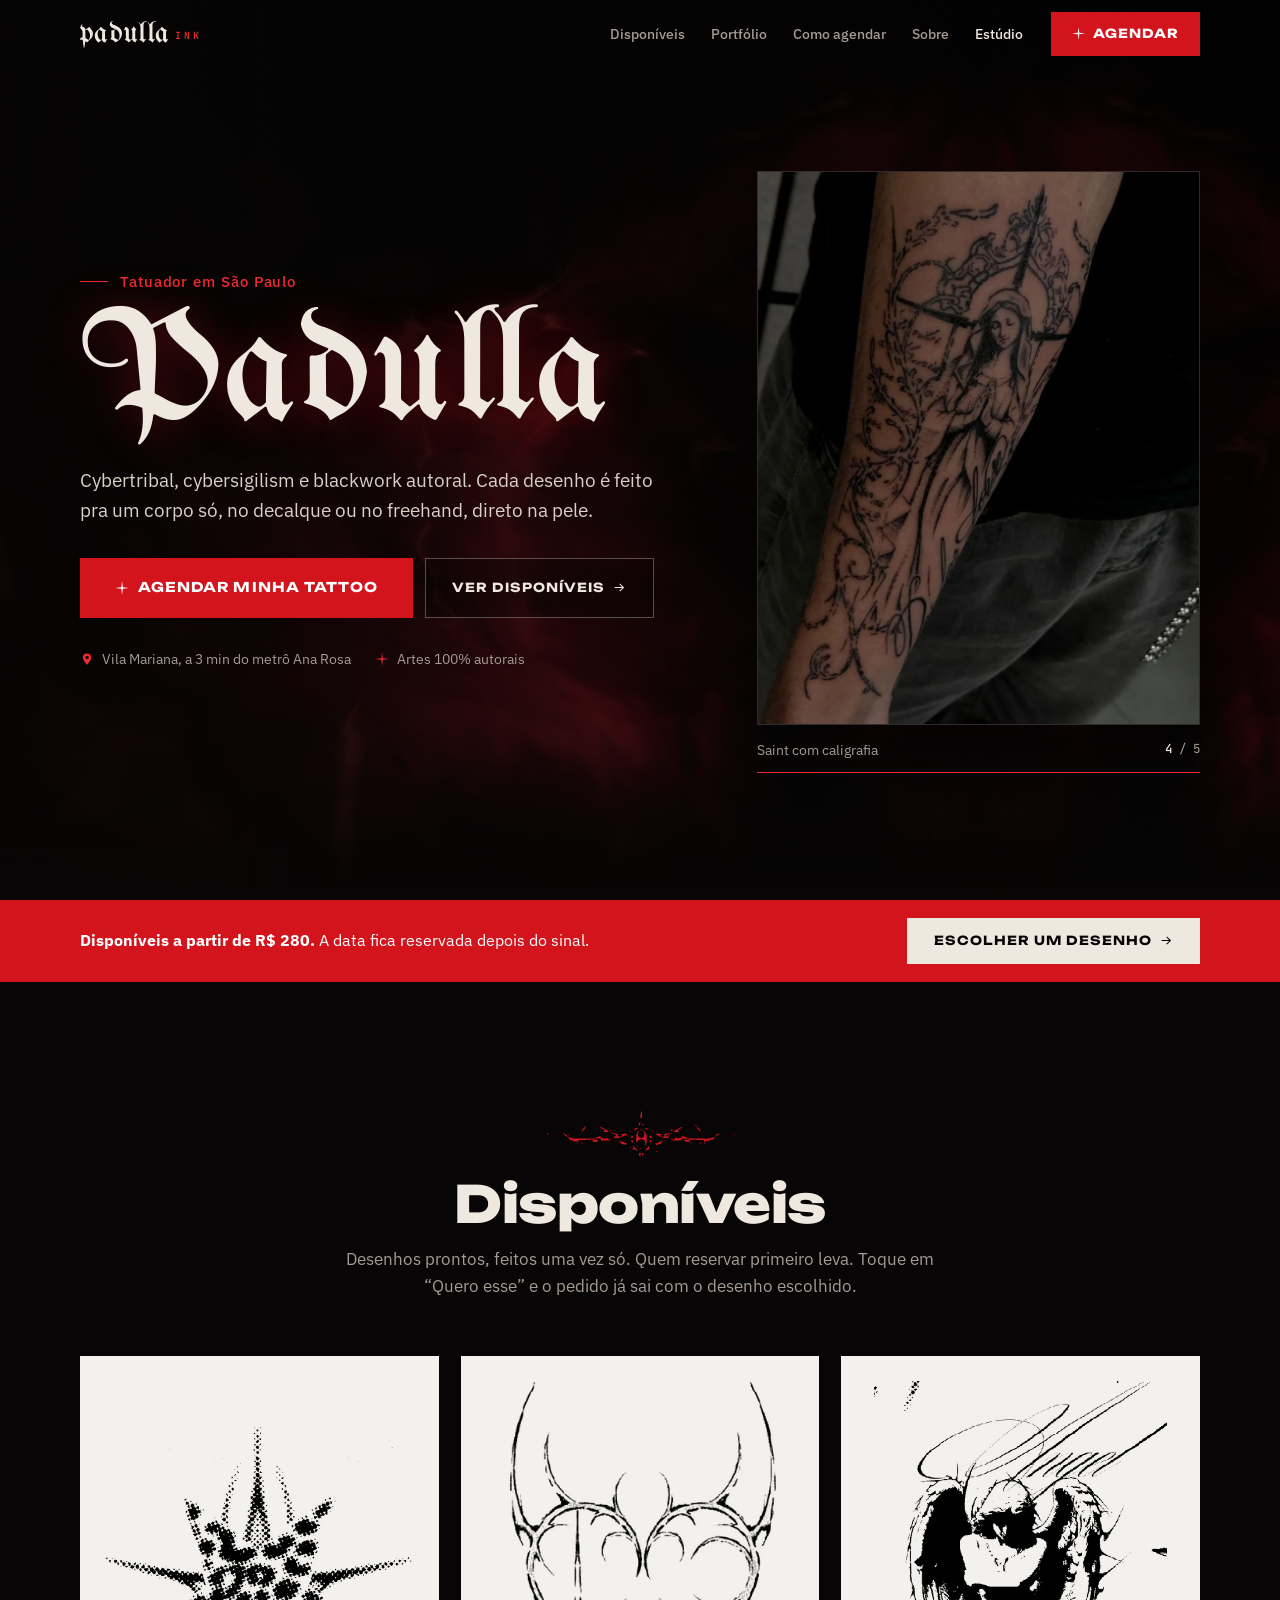
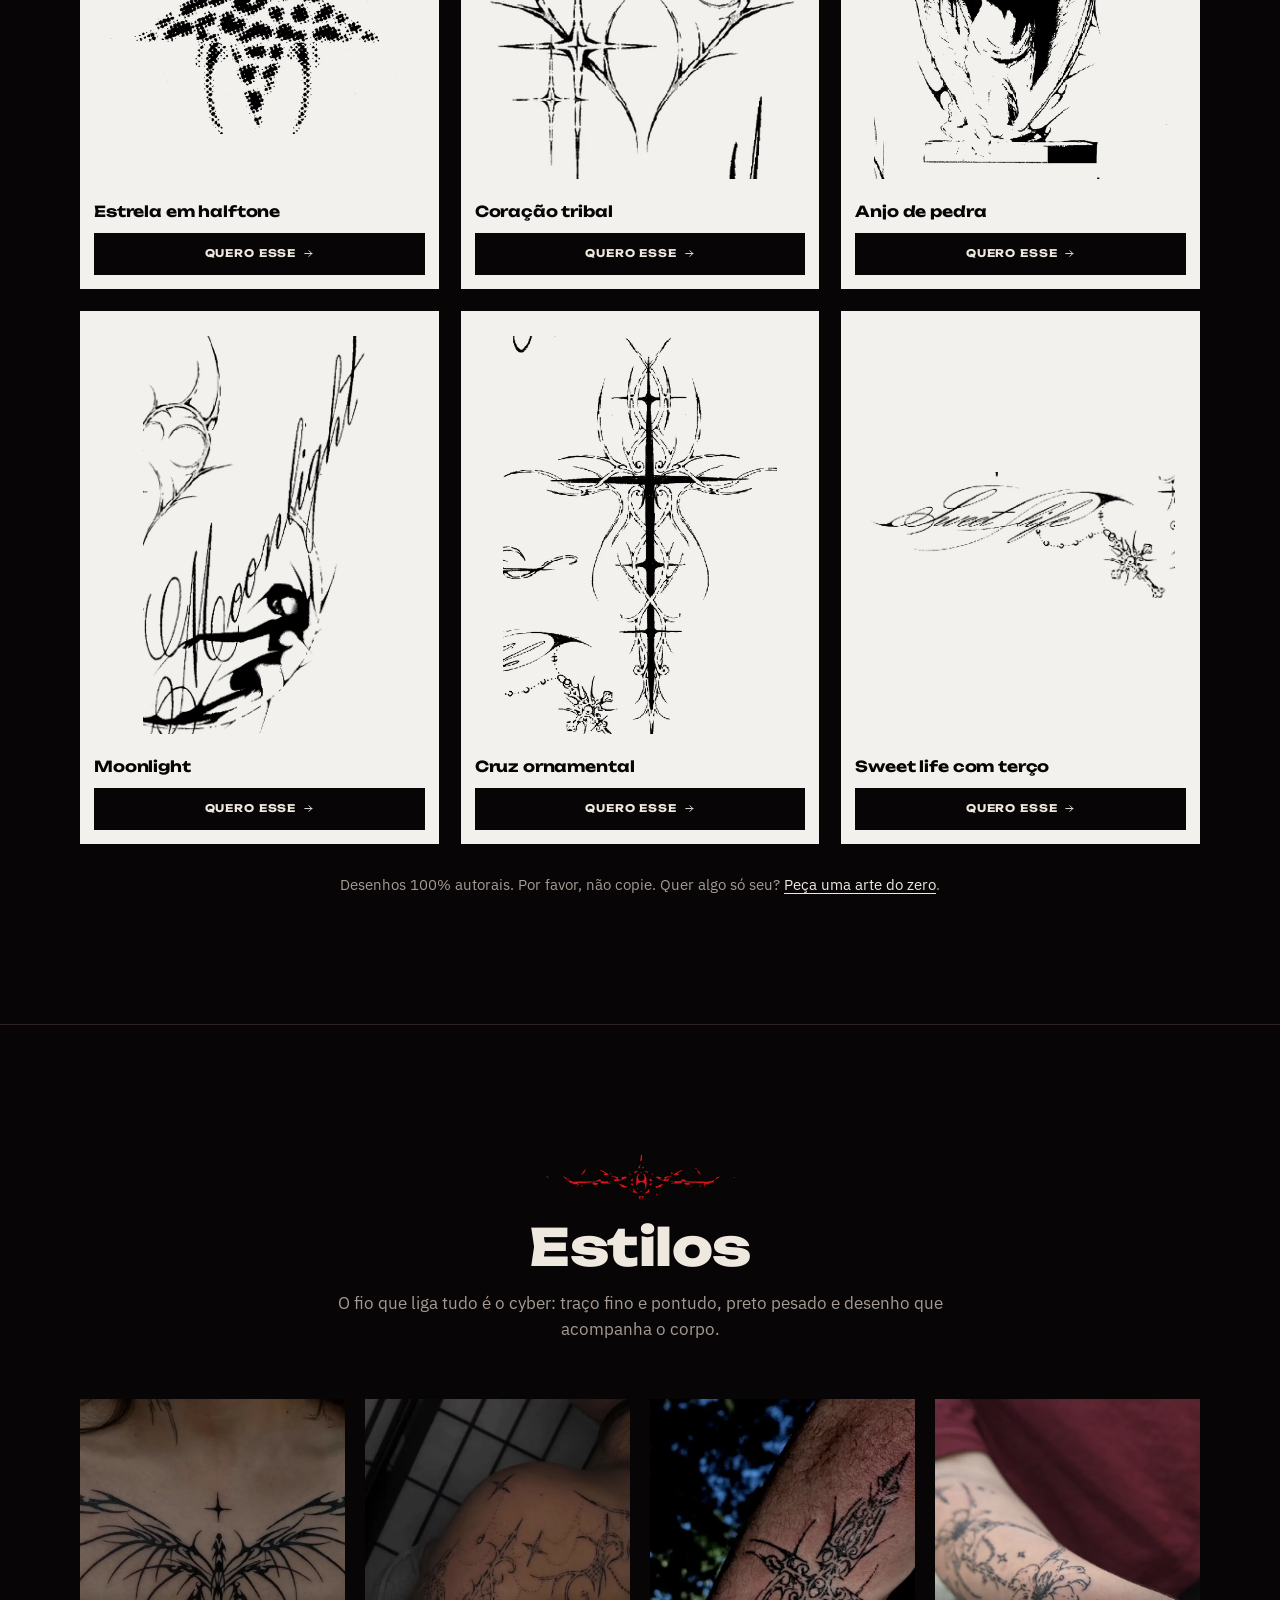
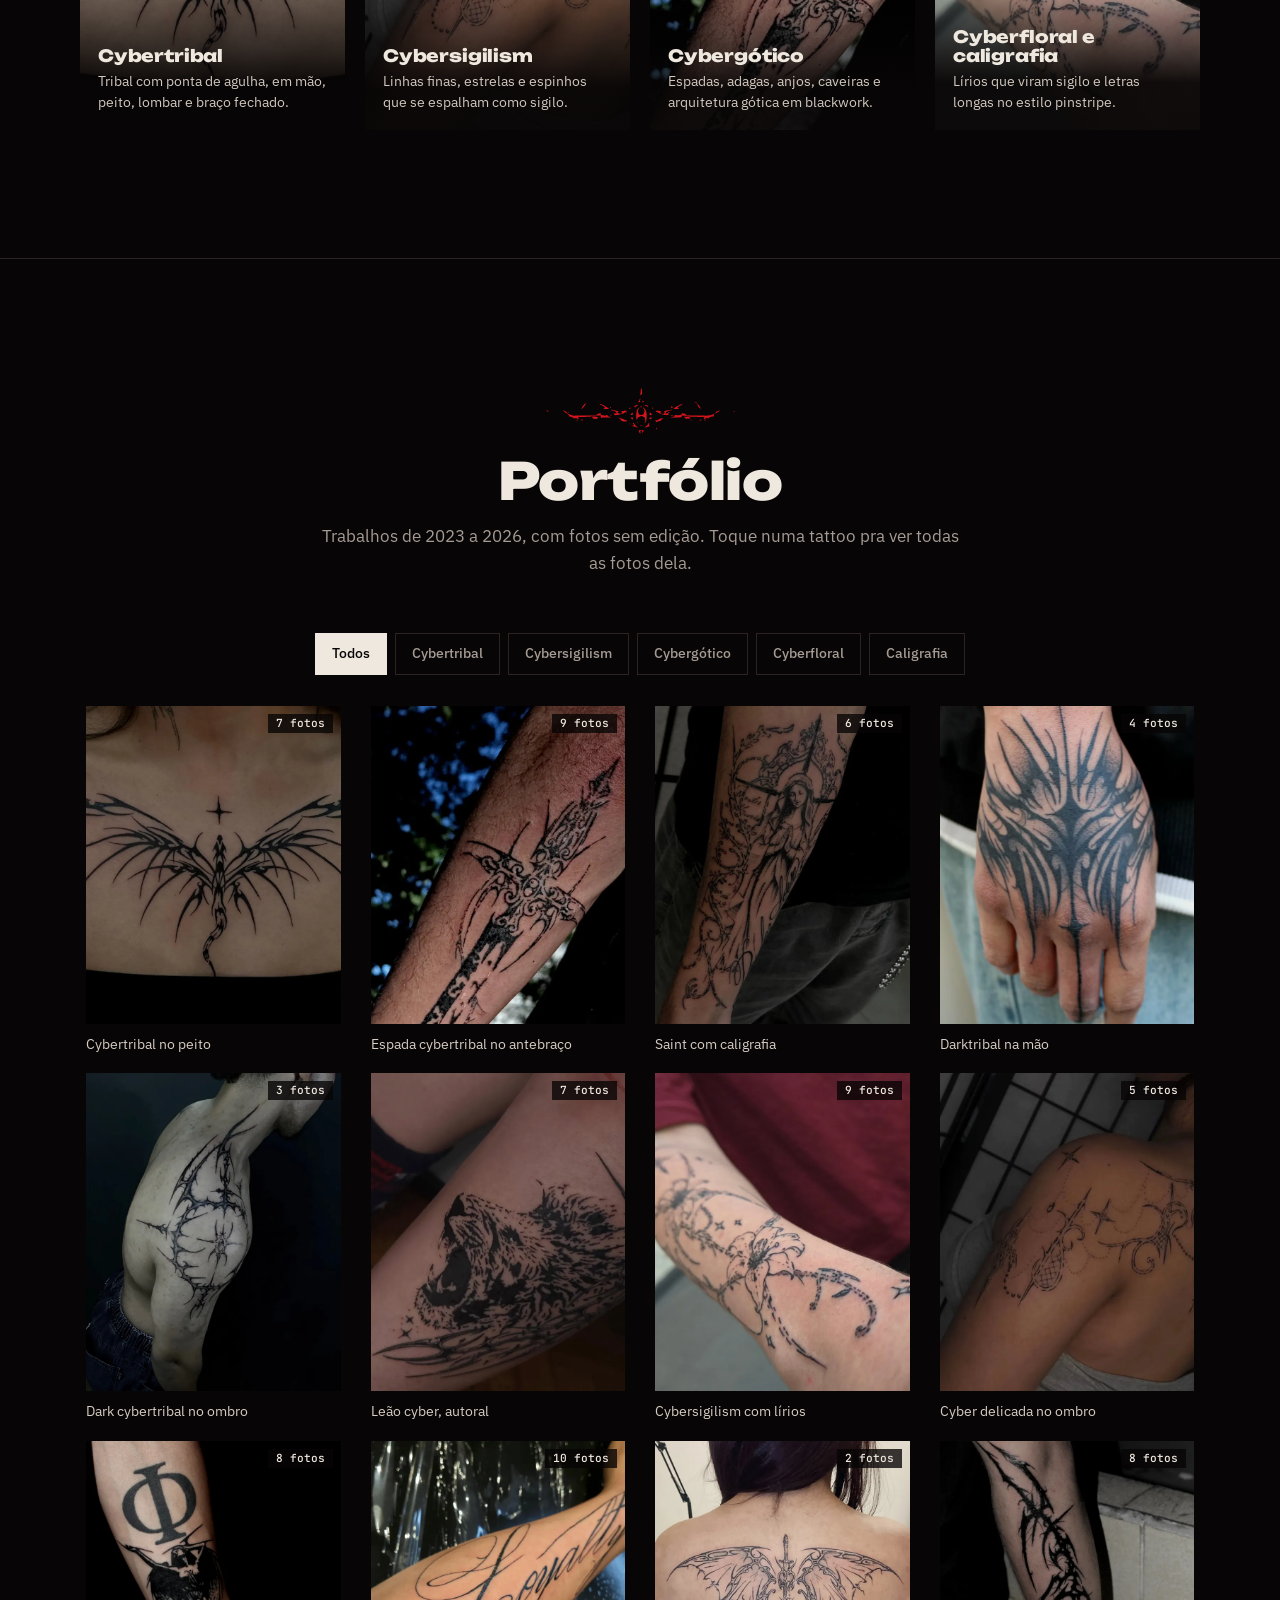
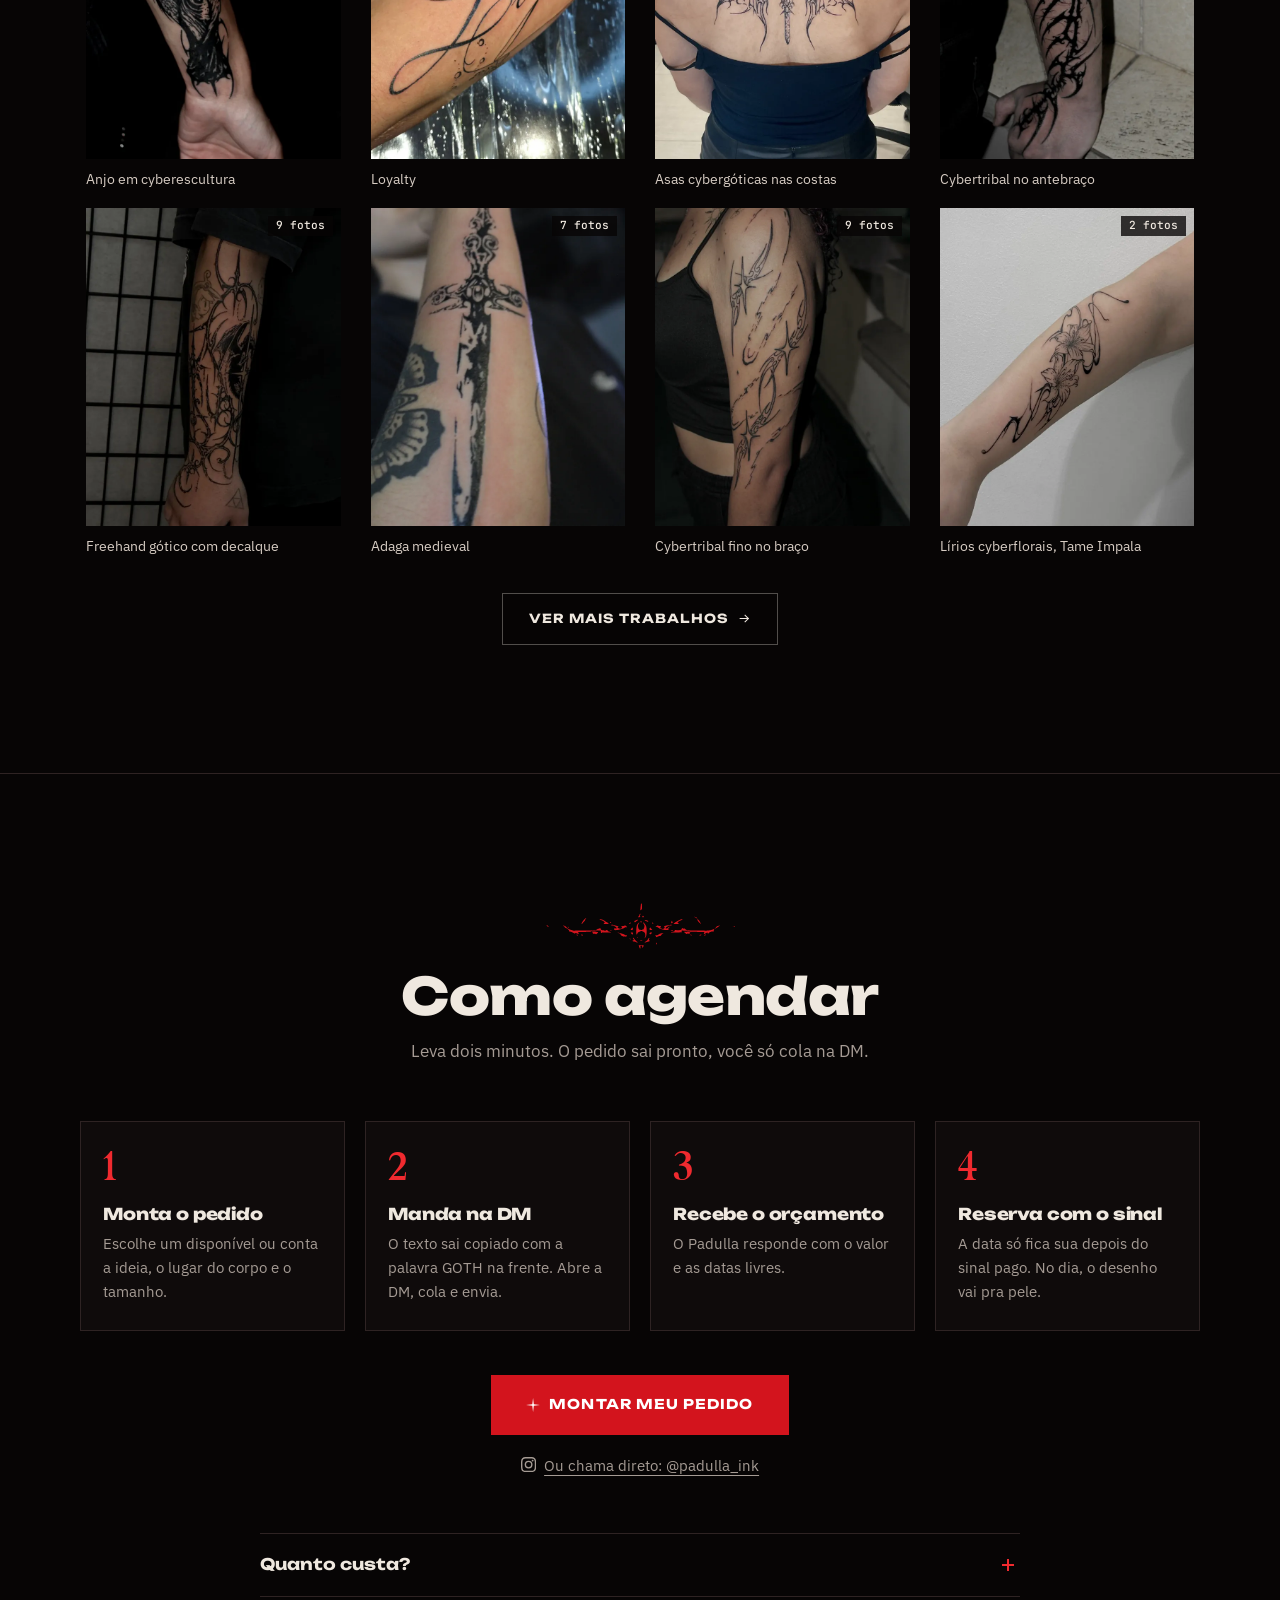
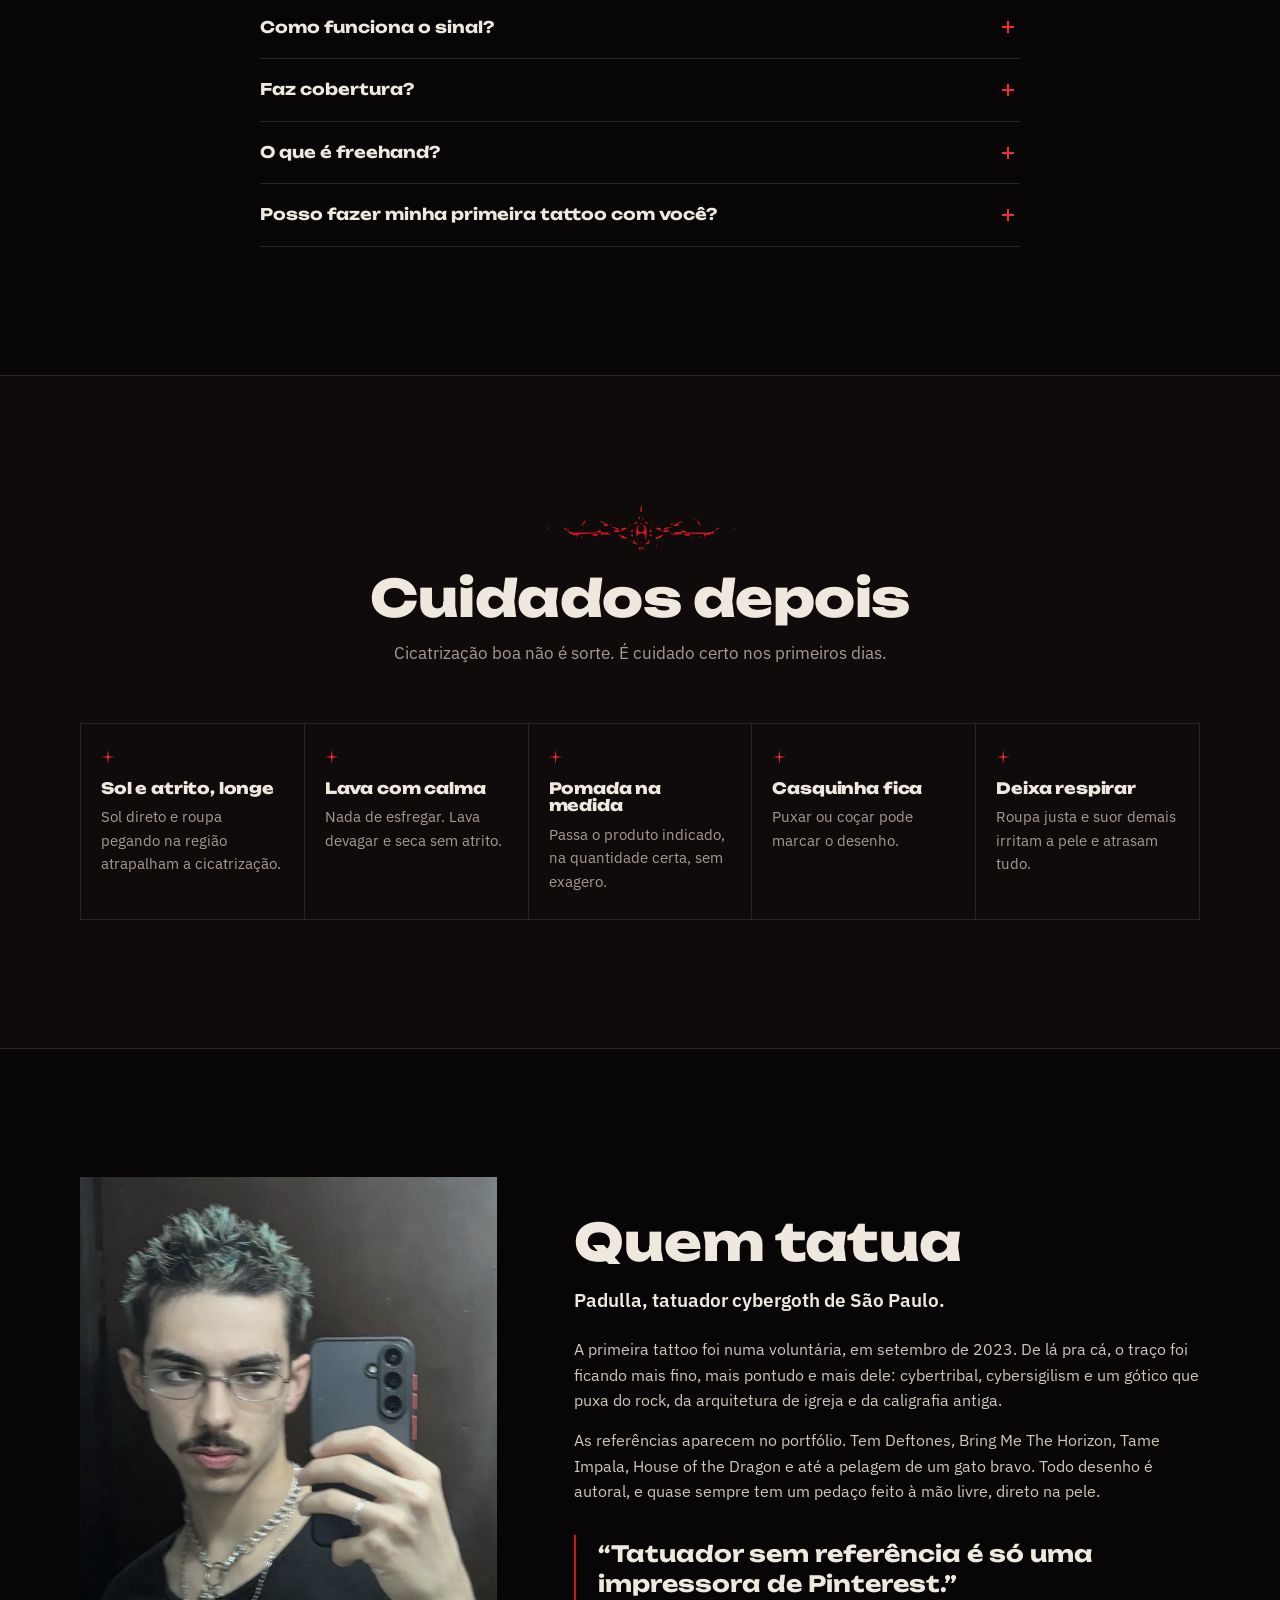
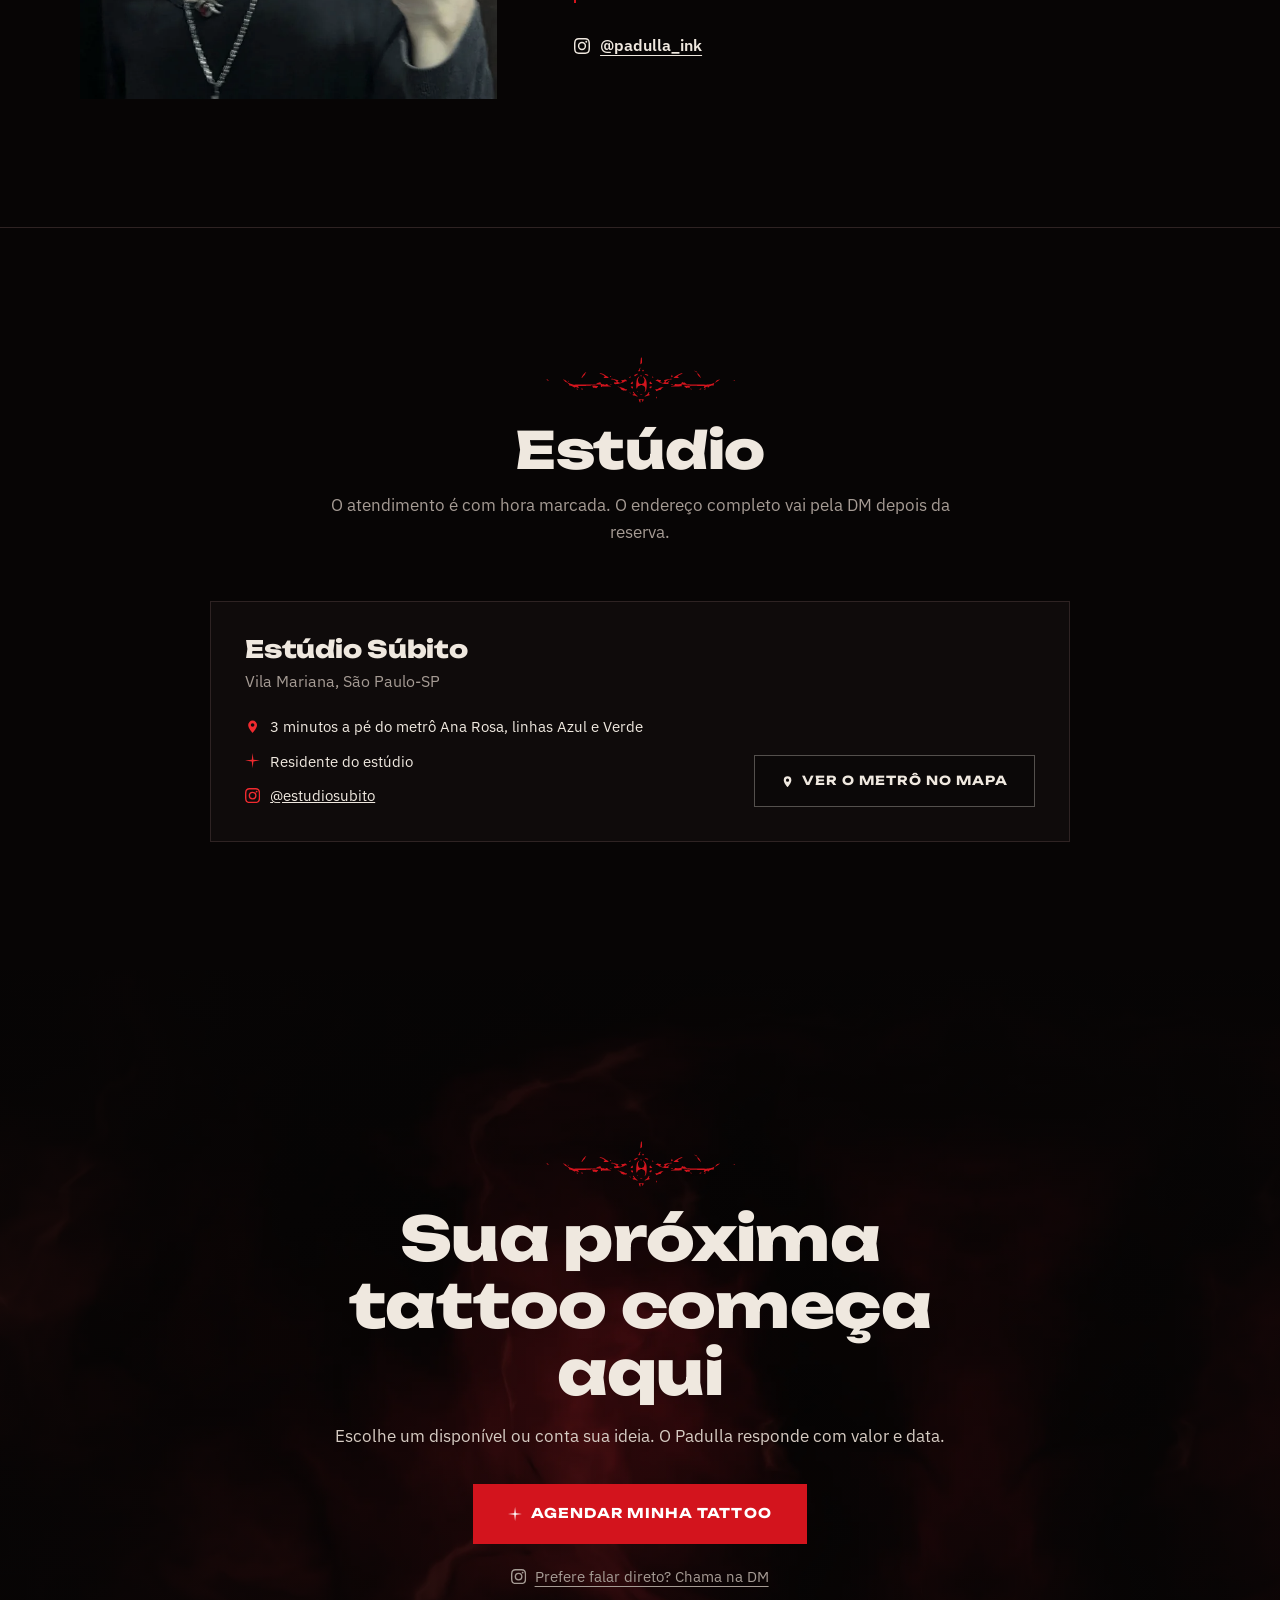
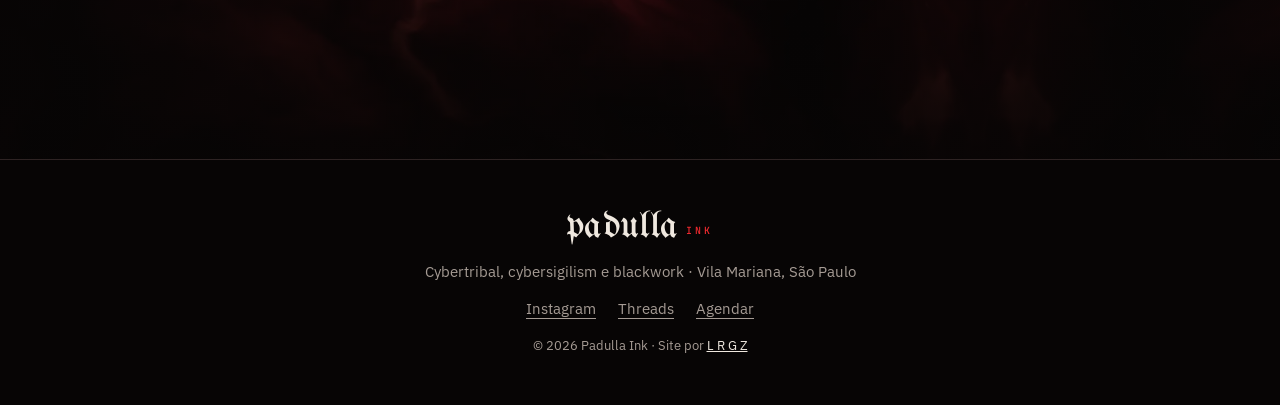
==== index.html @ 98410662 "Site do Padulla Ink: hero com fumaça, disponíveis, portfólio e pedido em 4 etapas Co-Authored-By: Cl" ====
<!doctype html>
<html lang="pt-BR">
<head>
<meta charset="utf-8">
<meta name="viewport" content="width=device-width, initial-scale=1, viewport-fit=cover">
<title>Padulla Ink · Cybertribal e cybersigilism em São Paulo</title>
<meta name="description" content="Padulla, tatuador de cybertribal, cybersigilism e blackwork em São Paulo. Artes autorais e freehand no Estúdio Súbito, Vila Mariana, a 3 minutos do metrô Ana Rosa.">
<meta name="robots" content="noindex">
<meta name="theme-color" content="#070505">
<link rel="icon" href="favicon-32.png" sizes="32x32" type="image/png">
<link rel="icon" href="favicon-64.png" sizes="64x64" type="image/png">
<link rel="apple-touch-icon" href="apple-touch-icon.png">
<meta property="og:type" content="website">
<meta property="og:locale" content="pt_BR">
<meta property="og:title" content="Padulla Ink · Tatuador cybergoth em SP">
<meta property="og:description" content="Cybertribal, cybersigilism e blackwork autoral. Estúdio Súbito, Vila Mariana, São Paulo.">
<meta property="og:url" content="https://azeugral.github.io/padulla-ink/">
<meta property="og:image" content="https://azeugral.github.io/padulla-ink/og.jpg">
<meta property="og:image:width" content="1200">
<meta property="og:image:height" content="630">
<meta property="og:image:alt" content="Padulla Ink sobre fumaça vermelha">
<meta name="twitter:card" content="summary_large_image">
<link rel="preconnect" href="https://fonts.googleapis.com">
<link rel="preconnect" href="https://fonts.gstatic.com" crossorigin>
<link href="https://fonts.googleapis.com/css2?family=UnifrakturMaguntia&family=Unbounded:wght@500;700;800&family=IBM+Plex+Sans:wght@400;500;600&family=JetBrains+Mono:wght@500&display=swap" rel="stylesheet">
<link rel="preload" as="image" href="assets/img/hero-1.webp">
<link rel="stylesheet" href="assets/css/site.css?v=1">
</head>
<body>
<svg width="0" height="0" style="position:absolute" aria-hidden="true">
  <symbol id="estrela" viewBox="0 0 24 24"><path d="M12 0l1.3 10.7L24 12l-10.7 1.3L12 24l-1.3-10.7L0 12l10.7-1.3Z" fill="currentColor"/></symbol>
  <symbol id="ig" viewBox="0 0 24 24"><path fill="currentColor" d="M12 2.2c3.2 0 3.6 0 4.8.1 3.2.1 4.8 1.7 4.9 4.9.1 1.3.1 1.6.1 4.8s0 3.6-.1 4.8c-.1 3.2-1.7 4.8-4.9 4.9-1.3.1-1.6.1-4.8.1s-3.6 0-4.8-.1c-3.3-.1-4.8-1.7-4.9-4.9C2.2 15.6 2.2 15.2 2.2 12s0-3.6.1-4.8C2.4 3.9 4 2.4 7.2 2.3 8.4 2.2 8.8 2.2 12 2.2ZM12 0C8.7 0 8.3 0 7.1.1 2.7.3.3 2.7.1 7.1 0 8.3 0 8.7 0 12s0 3.7.1 4.9c.2 4.4 2.6 6.8 7 7 1.2.1 1.6.1 4.9.1s3.7 0 4.9-.1c4.4-.2 6.8-2.6 7-7 .1-1.2.1-1.6.1-4.9s0-3.7-.1-4.9c-.2-4.4-2.6-6.8-7-7C15.7 0 15.3 0 12 0Zm0 5.8a6.2 6.2 0 1 0 0 12.4 6.2 6.2 0 0 0 0-12.4ZM12 16a4 4 0 1 1 0-8 4 4 0 0 1 0 8Zm6.4-11.8a1.4 1.4 0 1 0 0 2.9 1.4 1.4 0 0 0 0-2.9Z"/></symbol>
  <symbol id="seta" viewBox="0 0 24 24"><path d="M4 12h15m-6-6 6 6-6 6" fill="none" stroke="currentColor" stroke-width="2" stroke-linecap="square"/></symbol>
  <symbol id="pino" viewBox="0 0 24 24"><path d="M12 22s7-7.2 7-12.5A7 7 0 0 0 5 9.5C5 14.8 12 22 12 22Zm0-9.6a2.9 2.9 0 1 1 0-5.8 2.9 2.9 0 0 1 0 5.8Z" fill="currentColor"/></symbol>
</svg>

<header class="nav">
  <div class="nav-in">
    <a href="#inicio" class="marca" aria-label="Padulla Ink, início">padulla<small>ink</small></a>
    <nav class="nav-links" aria-label="Seções">
      <a href="#disponiveis">Disponíveis</a>
      <a href="#portfolio">Portfólio</a>
      <a href="#agendar">Como agendar</a>
      <a href="#sobre">Sobre</a>
      <a href="#estudio">Estúdio</a>
    </nav>
    <a class="btn btn-sangue btn-nav" href="agendar.html"><svg><use href="#estrela"/></svg><span>Agendar</span></a>
    <button class="nav-menu" aria-label="Abrir menu" aria-expanded="false" aria-controls="menu"><span></span><span></span></button>
  </div>
</header>

<div class="menu" id="menu" hidden>
  <nav aria-label="Menu">
    <a href="#disponiveis">Disponíveis</a>
    <a href="#portfolio">Portfólio</a>
    <a href="#agendar">Como agendar</a>
    <a href="#sobre">Sobre</a>
    <a href="#estudio">Estúdio</a>
  </nav>
  <a class="btn btn-sangue" href="agendar.html"><svg><use href="#estrela"/></svg><span>Agendar minha tattoo</span></a>
  <a class="btn btn-linha" href="https://ig.me/m/padulla_ink" target="_blank" rel="noopener"><svg><use href="#ig"/></svg><span>Chamar na DM</span></a>
</div>

<main>
<section class="hero" id="inicio">
  <div class="hero-fundo" aria-hidden="true">
    <img class="fundo-poster" src="assets/img/fumaca.webp" alt="" width="2560" height="1440">
    <canvas class="fundo-gl"></canvas>
    <video class="fundo-vid" muted loop playsinline preload="none"></video>
  </div>
  <div class="hero-in">
    <div class="hero-txt">
      <p class="hero-sobre">Tatuador em São Paulo</p>
      <h1 class="hero-nome">Padulla<span class="sr"> Ink</span></h1>
      <p class="hero-lead">Cybertribal, cybersigilism e blackwork autoral. Cada desenho é feito pra um corpo só, no decalque ou no freehand, direto na pele.</p>
      <div class="hero-btns">
        <a class="btn btn-sangue btn-g" href="agendar.html"><svg><use href="#estrela"/></svg><span>Agendar minha tattoo</span></a>
        <a class="btn btn-linha" href="#disponiveis"><span>Ver disponíveis</span><svg><use href="#seta"/></svg></a>
      </div>
      <ul class="selos">
        <li><svg><use href="#pino"/></svg>Vila Mariana, a 3 min do metrô Ana Rosa</li>
        <li><svg><use href="#estrela"/></svg>Artes 100% autorais</li>
      </ul>
    </div>
    <figure class="hero-foto">
      <div class="hero-quadro">
        <img src="assets/img/hero-1.webp" data-tit="Cybertribal no peito" alt="Cybertribal de asas no peito" width="900" height="1125" class="on">
        <img src="assets/img/hero-2.webp" data-tit="Espada cybertribal" alt="Espada cybertribal no antebraço" width="900" height="1125" loading="lazy">
        <img src="assets/img/hero-3.webp" data-tit="Darktribal na mão" alt="Darktribal na mão" width="900" height="1125" loading="lazy">
        <img src="assets/img/hero-4.webp" data-tit="Saint com caligrafia" alt="Santa com caligrafia cybersigilism no antebraço" width="900" height="1125" loading="lazy">
        <img src="assets/img/hero-5.webp" data-tit="Dark cybertribal no ombro" alt="Dark cybertribal no ombro" width="900" height="1125" loading="lazy">
      </div>
      <figcaption><span class="hero-tit">Cybertribal no peito</span><span class="hero-cont"><b>1</b> / 5</span></figcaption>
      <div class="hero-barra" aria-hidden="true"><i></i></div>
    </figure>
  </div>
</section>

<aside class="faixa">
  <div class="faixa-in">
    <p><strong>Disponíveis a partir de R$ 280.</strong> A data fica reservada depois do sinal.</p>
    <a class="btn btn-osso" href="#disponiveis"><span>Escolher um desenho</span><svg><use href="#seta"/></svg></a>
  </div>
</aside>

<section class="sec" id="disponiveis">
  <div class="sec-in">
    <header class="sec-cab">
      <span class="orn" aria-hidden="true"></span>
      <h2>Disponíveis</h2>
      <p>Desenhos prontos, feitos uma vez só. Quem reservar primeiro leva. Toque em “Quero esse” e o pedido já sai com o desenho escolhido.</p>
    </header>
    <ul class="flashes">
      <li class="flash"><div class="flash-img"><img src="assets/img/flash/estrela.webp" alt="Flash: estrela pontuda com estampa de oncinha em halftone" loading="lazy"></div><div class="flash-pe"><h3>Estrela em halftone</h3><a class="btn btn-mini" href="agendar.html?flash=estrela"><span>Quero esse</span><svg><use href="#seta"/></svg></a></div></li>
      <li class="flash"><div class="flash-img"><img src="assets/img/flash/coracao.webp" alt="Flash: coração tribal com espinhos e estrela" loading="lazy"></div><div class="flash-pe"><h3>Coração tribal</h3><a class="btn btn-mini" href="agendar.html?flash=coracao"><span>Quero esse</span><svg><use href="#seta"/></svg></a></div></li>
      <li class="flash"><div class="flash-img"><img src="assets/img/flash/anjo.webp" alt="Flash: anjo de pedra ajoelhado com asas" loading="lazy"></div><div class="flash-pe"><h3>Anjo de pedra</h3><a class="btn btn-mini" href="agendar.html?flash=anjo"><span>Quero esse</span><svg><use href="#seta"/></svg></a></div></li>
      <li class="flash"><div class="flash-img"><img src="assets/img/flash/moonlight.webp" alt="Flash: lettering Moonlight com silhueta" loading="lazy"></div><div class="flash-pe"><h3>Moonlight</h3><a class="btn btn-mini" href="agendar.html?flash=moonlight"><span>Quero esse</span><svg><use href="#seta"/></svg></a></div></li>
      <li class="flash"><div class="flash-img"><img src="assets/img/flash/cruz.webp" alt="Flash: cruz ornamental cybertribal" loading="lazy"></div><div class="flash-pe"><h3>Cruz ornamental</h3><a class="btn btn-mini" href="agendar.html?flash=cruz"><span>Quero esse</span><svg><use href="#seta"/></svg></a></div></li>
      <li class="flash"><div class="flash-img"><img src="assets/img/flash/sweet.webp" alt="Flash: lettering Sweet life com terço" loading="lazy"></div><div class="flash-pe"><h3>Sweet life com terço</h3><a class="btn btn-mini" href="agendar.html?flash=sweet"><span>Quero esse</span><svg><use href="#seta"/></svg></a></div></li>
    </ul>
    <p class="nota">Desenhos 100% autorais. Por favor, não copie. Quer algo só seu? <a href="agendar.html?tipo=autoral">Peça uma arte do zero</a>.</p>
  </div>
</section>

<section class="sec" id="estilos">
  <div class="sec-in">
    <header class="sec-cab">
      <span class="orn" aria-hidden="true"></span>
      <h2>Estilos</h2>
      <p>O fio que liga tudo é o cyber: traço fino e pontudo, preto pesado e desenho que acompanha o corpo.</p>
    </header>
    <div class="estilos">
      <a class="estilo" href="#portfolio" data-ir="tribal">
        <img src="assets/img/obras/01.webp" alt="Cybertribal no peito" loading="lazy" width="720" height="900">
        <div><h3>Cybertribal</h3><p>Tribal com ponta de agulha, em mão, peito, lombar e braço fechado.</p></div>
      </a>
      <a class="estilo" href="#portfolio" data-ir="sigil">
        <img src="assets/img/obras/08.webp" alt="Cybersigilism delicado no ombro" loading="lazy" width="720" height="900">
        <div><h3>Cybersigilism</h3><p>Linhas finas, estrelas e espinhos que se espalham como sigilo.</p></div>
      </a>
      <a class="estilo" href="#portfolio" data-ir="goth">
        <img src="assets/img/obras/02.webp" alt="Espada cybertribal" loading="lazy" width="720" height="900">
        <div><h3>Cybergótico</h3><p>Espadas, adagas, anjos, caveiras e arquitetura gótica em blackwork.</p></div>
      </a>
      <a class="estilo" href="#portfolio" data-ir="floral">
        <img src="assets/img/obras/07.webp" alt="Cybersigilism com lírios" loading="lazy" width="720" height="900">
        <div><h3>Cyberfloral e caligrafia</h3><p>Lírios que viram sigilo e letras longas no estilo pinstripe.</p></div>
      </a>
    </div>
  </div>
</section>

<section class="sec sec-port" id="portfolio">
  <div class="sec-in">
    <header class="sec-cab">
      <span class="orn" aria-hidden="true"></span>
      <h2>Portfólio</h2>
      <p>Trabalhos de 2023 a 2026, com fotos sem edição. Toque numa tattoo pra ver todas as fotos dela.</p>
    </header>
    <div class="filtros" role="tablist" aria-label="Filtrar por estilo">
      <button role="tab" aria-selected="true" data-f="todos">Todos</button>
      <button role="tab" aria-selected="false" data-f="tribal">Cybertribal</button>
      <button role="tab" aria-selected="false" data-f="sigil">Cybersigilism</button>
      <button role="tab" aria-selected="false" data-f="goth">Cybergótico</button>
      <button role="tab" aria-selected="false" data-f="floral">Cyberfloral</button>
      <button role="tab" aria-selected="false" data-f="letra">Caligrafia</button>
    </div>
    <ul class="grade" id="grade"></ul>
    <div class="grade-mais"><button class="btn btn-linha" id="mais"><span>Ver mais trabalhos</span><svg><use href="#seta"/></svg></button></div>
  </div>
</section>

<section class="sec" id="agendar">
  <div class="sec-in">
    <header class="sec-cab">
      <span class="orn" aria-hidden="true"></span>
      <h2>Como agendar</h2>
      <p>Leva dois minutos. O pedido sai pronto, você só cola na DM.</p>
    </header>
    <ol class="passos">
      <li><span class="passo-n">1</span><h3>Monta o pedido</h3><p>Escolhe um disponível ou conta a ideia, o lugar do corpo e o tamanho.</p></li>
      <li><span class="passo-n">2</span><h3>Manda na DM</h3><p>O texto sai copiado com a palavra GOTH na frente. Abre a DM, cola e envia.</p></li>
      <li><span class="passo-n">3</span><h3>Recebe o orçamento</h3><p>O Padulla responde com o valor e as datas livres.</p></li>
      <li><span class="passo-n">4</span><h3>Reserva com o sinal</h3><p>A data só fica sua depois do sinal pago. No dia, o desenho vai pra pele.</p></li>
    </ol>
    <div class="agendar-cta">
      <a class="btn btn-sangue btn-g" href="agendar.html"><svg><use href="#estrela"/></svg><span>Montar meu pedido</span></a>
      <a class="link-dm" href="https://ig.me/m/padulla_ink" target="_blank" rel="noopener"><svg><use href="#ig"/></svg>Ou chama direto: @padulla_ink</a>
    </div>
    <div class="faq">
      <details><summary>Quanto custa?</summary><p>Os disponíveis começam em R$ 280. Arte autoral depende do tamanho, do lugar e de quantas sessões ela pede, por isso o valor sai no orçamento.</p></details>
      <details><summary>Como funciona o sinal?</summary><p>A data só fica reservada depois do sinal. O valor e a forma de pagamento vêm junto com o orçamento na DM.</p></details>
      <details><summary>Faz cobertura?</summary><p>Faz. Já cobriu nome de ex com cybertribal e quatro tattoos antigas de uma vez no antebraço. Manda foto da tattoo atual no pedido.</p></details>
      <details><summary>O que é freehand?</summary><p>É o desenho feito com caneta direto na pele, pensado pro encaixe do corpo. Dá pra misturar com decalque, como em boa parte do portfólio.</p></details>
      <details><summary>Posso fazer minha primeira tattoo com você?</summary><p>Pode. Tem cliente que estreou com braço fechado em cybertribal. Marca no pedido que é a primeira, e o resto ele explica.</p></details>
    </div>
  </div>
</section>

<section class="sec sec-cuidado" id="cuidados">
  <div class="sec-in">
    <header class="sec-cab">
      <span class="orn" aria-hidden="true"></span>
      <h2>Cuidados depois</h2>
      <p>Cicatrização boa não é sorte. É cuidado certo nos primeiros dias.</p>
    </header>
    <ol class="cuidados">
      <li><h3>Sol e atrito, longe</h3><p>Sol direto e roupa pegando na região atrapalham a cicatrização.</p></li>
      <li><h3>Lava com calma</h3><p>Nada de esfregar. Lava devagar e seca sem atrito.</p></li>
      <li><h3>Pomada na medida</h3><p>Passa o produto indicado, na quantidade certa, sem exagero.</p></li>
      <li><h3>Casquinha fica</h3><p>Puxar ou coçar pode marcar o desenho.</p></li>
      <li><h3>Deixa respirar</h3><p>Roupa justa e suor demais irritam a pele e atrasam tudo.</p></li>
    </ol>
  </div>
</section>

<section class="sec sec-sobre" id="sobre">
  <div class="sec-in sobre">
    <figure class="sobre-foto">
      <img src="assets/img/padulla.webp" alt="Padulla, tatuador" loading="lazy" width="800" height="1000">
    </figure>
    <div class="sobre-txt">
      <h2>Quem tatua</h2>
      <p class="sobre-nome">Padulla, tatuador cybergoth de São Paulo.</p>
      <p>A primeira tattoo foi numa voluntária, em setembro de 2023. De lá pra cá, o traço foi ficando mais fino, mais pontudo e mais dele: cybertribal, cybersigilism e um gótico que puxa do rock, da arquitetura de igreja e da caligrafia antiga.</p>
      <p>As referências aparecem no portfólio. Tem Deftones, Bring Me The Horizon, Tame Impala, House of the Dragon e até a pelagem de um gato bravo. Todo desenho é autoral, e quase sempre tem um pedaço feito à mão livre, direto na pele.</p>
      <blockquote class="citacao"><p>“Tatuador sem referência é só uma impressora de Pinterest.”</p></blockquote>
      <a class="sobre-ig" href="https://www.instagram.com/padulla_ink/" target="_blank" rel="noopener"><svg><use href="#ig"/></svg>@padulla_ink</a>
    </div>
  </div>
</section>

<section class="sec" id="estudio">
  <div class="sec-in">
    <header class="sec-cab">
      <span class="orn" aria-hidden="true"></span>
      <h2>Estúdio</h2>
      <p>O atendimento é com hora marcada. O endereço completo vai pela DM depois da reserva.</p>
    </header>
    <div class="local">
      <div class="local-txt">
        <h3>Estúdio Súbito</h3>
        <p>Vila Mariana, São Paulo-SP</p>
        <ul>
          <li><svg><use href="#pino"/></svg>3 minutos a pé do metrô Ana Rosa, linhas Azul e Verde</li>
          <li><svg><use href="#estrela"/></svg>Residente do estúdio</li>
          <li><svg><use href="#ig"/></svg><a href="https://www.instagram.com/estudiosubito/" target="_blank" rel="noopener">@estudiosubito</a></li>
        </ul>
      </div>
      <a class="btn btn-linha" href="https://www.google.com/maps/search/?api=1&query=Esta%C3%A7%C3%A3o%20Ana%20Rosa%20metr%C3%B4%20S%C3%A3o%20Paulo" target="_blank" rel="noopener"><svg><use href="#pino"/></svg><span>Ver o metrô no mapa</span></a>
    </div>
  </div>
</section>

<section class="fim">
  <div class="fim-fundo" aria-hidden="true"><img class="fundo-poster" src="assets/img/fumaca.webp" alt="" loading="lazy"><video class="fundo-vid" muted loop playsinline preload="none" data-src="assets/video/fumaca-deitado.mp4"></video></div>
  <div class="fim-in">
    <span class="orn" aria-hidden="true"></span>
    <h2>Sua próxima tattoo começa aqui</h2>
    <p>Escolhe um disponível ou conta sua ideia. O Padulla responde com valor e data.</p>
    <a class="btn btn-sangue btn-g" href="agendar.html"><svg><use href="#estrela"/></svg><span>Agendar minha tattoo</span></a>
    <a class="link-dm" href="https://ig.me/m/padulla_ink" target="_blank" rel="noopener"><svg><use href="#ig"/></svg>Prefere falar direto? Chama na DM</a>
  </div>
</section>
</main>

<footer class="rodape">
  <div class="rodape-in">
    <span class="marca rodape-marca">padulla<small>ink</small></span>
    <p>Cybertribal, cybersigilism e blackwork · Vila Mariana, São Paulo</p>
    <div class="rodape-links">
      <a href="https://www.instagram.com/padulla_ink/" target="_blank" rel="noopener">Instagram</a>
      <a href="https://www.threads.com/@padulla_ink" target="_blank" rel="noopener">Threads</a>
      <a href="agendar.html">Agendar</a>
    </div>
    <p class="assina">© 2026 Padulla Ink · Site por <a href="https://lrgz.com.br" target="_blank" rel="noopener">L R G Z</a></p>
  </div>
</footer>

<a class="barra-cta" href="agendar.html"><svg><use href="#estrela"/></svg>Agendar minha tattoo</a>

<div class="galeria" id="galeria" hidden role="dialog" aria-modal="true" aria-label="Fotos da tattoo">
  <button class="gal-fechar" aria-label="Fechar">×</button>
  <button class="gal-seta gal-ant" aria-label="Foto anterior"><svg><use href="#seta"/></svg></button>
  <figure class="gal-fig"><img alt=""><figcaption><span class="gal-tit"></span><span class="gal-cont"></span><a class="gal-ig" target="_blank" rel="noopener">Ver no Instagram</a></figcaption></figure>
  <button class="gal-seta gal-prox" aria-label="Próxima foto"><svg><use href="#seta"/></svg></button>
</div>

<script src="assets/js/fumaca.js?v=1" defer></script>
<script src="assets/js/site.js?v=1" defer></script>
</body>
</html>
---- assets/css/site.css ----
:root{
  --breu:#070505;
  --carvao:#0f0b0b;
  --carvao-2:#171111;
  --fio:#2e2323;
  --osso:#efe8df;
  --cinza:#a59b94;
  --sangue:#d3141d;
  --sangue-2:#f02a2f;
  --sangue-esc:#3a0609;
  --papel:#f3f1ed;
  --ease:cubic-bezier(.16,.84,.32,1);
  --t:.34s;
  --larg:1200px;
  --gut:clamp(16px,4vw,40px);
  --f-got:"UnifrakturMaguntia","Old English Text MT",serif;
  --f-tit:"Unbounded",system-ui,sans-serif;
  --f-txt:"IBM Plex Sans",system-ui,sans-serif;
  --f-mono:"JetBrains Mono",ui-monospace,monospace;
  --nav-h:68px;
}
*,*::before,*::after{box-sizing:border-box}
[hidden]{display:none!important}
html{scroll-behavior:smooth;scroll-padding-top:var(--nav-h);-webkit-text-size-adjust:100%}
body{margin:0;background:var(--breu);color:var(--osso);font:400 16px/1.6 var(--f-txt);overflow-x:hidden;-webkit-font-smoothing:antialiased}
img{display:block;max-width:100%;height:auto}
a{color:inherit}
h1,h2,h3{margin:0;font-family:var(--f-tit);font-weight:800;line-height:1.1;letter-spacing:-.01em}
p{margin:0}
ul,ol{margin:0;padding:0;list-style:none}
button{font:inherit;color:inherit;background:none;border:0;cursor:pointer}
svg{width:1em;height:1em;flex:none}
.sr{position:absolute;width:1px;height:1px;overflow:hidden;clip:rect(0 0 0 0);white-space:nowrap}
:focus-visible{outline:2px solid var(--sangue-2);outline-offset:3px}
::selection{background:var(--sangue);color:#fff}

/* marca: lettering gótico como a assinatura vermelha das artes dele */
.marca{display:inline-flex;align-items:baseline;gap:.18em;font:400 1.9rem/1 var(--f-got);color:var(--osso);text-decoration:none;letter-spacing:.01em}
.marca small{font:500 .62rem/1 var(--f-mono);letter-spacing:.32em;text-transform:uppercase;color:var(--sangue-2);transform:translateY(-.35em)}

/* ornamento desenhado pelo Padulla (folha de disponíveis), vetorizado */
.orn{display:block;width:min(190px,48vw);aspect-ratio:1548/392;margin:0 auto 18px;background:var(--sangue);
  -webkit-mask:url(../img/ornamento.svg) center/contain no-repeat;mask:url(../img/ornamento.svg) center/contain no-repeat}

/* botões: retos; no hover entra um filete interno e o vermelho acende */
.btn{position:relative;display:inline-flex;align-items:center;justify-content:center;gap:.65em;min-height:52px;padding:0 26px;
  font:700 .78rem/1 var(--f-tit);letter-spacing:.08em;text-transform:uppercase;text-decoration:none;white-space:nowrap;
  border:1px solid transparent;transition:background var(--t) var(--ease),color var(--t) var(--ease),border-color var(--t) var(--ease),transform .2s var(--ease)}
.btn::after{content:"";position:absolute;inset:4px;border:1px solid currentColor;opacity:0;transform:scale(1.04);
  transition:opacity var(--t) var(--ease),transform var(--t) var(--ease);pointer-events:none}
.btn:hover::after{opacity:.55;transform:none}
.btn:active{transform:scale(.97)}
.btn svg{font-size:1.05em}
.btn-sangue{background:var(--sangue);color:#fff}
.btn-sangue:hover{background:var(--sangue-2)}
.btn-linha{border-color:rgba(239,232,223,.32);color:var(--osso);background:rgba(7,5,5,.35)}
.btn-linha:hover{border-color:var(--osso);background:rgba(239,232,223,.06)}
.btn-osso{background:var(--osso);color:var(--breu)}
.btn-osso:hover{background:#fff}
.btn-g{min-height:60px;padding:0 34px;font-size:.84rem}
.btn-mini{min-height:42px;padding:0 16px;font-size:.66rem;background:var(--breu);color:var(--osso);width:100%}
.btn-mini:hover{background:var(--sangue)}
.btn-mini::after{inset:3px}
@media (prefers-reduced-motion:reduce){.btn,.btn::after{transition:none}}

/* nav */
.nav{position:fixed;inset:0 0 auto;z-index:40;transition:background var(--t) var(--ease),border-color var(--t) var(--ease);border-bottom:1px solid transparent}
.nav.solida{background:rgba(7,5,5,.9);-webkit-backdrop-filter:blur(10px);backdrop-filter:blur(10px);border-color:var(--fio)}
.nav-in{max-width:var(--larg);margin:0 auto;padding:0 var(--gut);height:var(--nav-h);display:flex;align-items:center;gap:28px}
.nav-links{display:flex;gap:26px;margin-left:auto}
.nav-links a{font-size:.9rem;font-weight:500;text-decoration:none;color:var(--cinza);transition:color var(--t) var(--ease)}
.nav-links a:hover,.nav-links a.ativo{color:var(--osso)}
.btn-nav{min-height:44px;padding:0 20px}
.nav-menu{display:none;width:44px;height:44px;margin-left:auto;position:relative}
.nav-menu span{position:absolute;left:11px;right:11px;height:2px;background:var(--osso);transition:transform var(--t) var(--ease)}
.nav-menu span:first-child{top:17px}.nav-menu span:last-child{top:25px}
.nav-menu[aria-expanded="true"] span:first-child{transform:translateY(4px) rotate(45deg)}
.nav-menu[aria-expanded="true"] span:last-child{transform:translateY(-4px) rotate(-45deg)}
.menu{position:fixed;inset:var(--nav-h) 0 0;z-index:39;background:var(--breu);padding:28px var(--gut) 40px;display:flex;flex-direction:column;gap:12px;overflow-y:auto}
.menu nav{display:flex;flex-direction:column;margin-bottom:18px}
.menu nav a{font:700 1.35rem/1 var(--f-tit);text-decoration:none;padding:18px 0;border-bottom:1px solid var(--fio)}
@media (max-width:960px){
  .nav-links,.btn-nav{display:none}
  .nav-menu{display:block}
  .nav{background:rgba(7,5,5,.82);-webkit-backdrop-filter:blur(10px);backdrop-filter:blur(10px)}
}

/* hero */
.hero{position:relative;min-height:100svh;display:flex;align-items:center;padding:calc(var(--nav-h) + 32px) 0 56px;overflow:hidden;isolation:isolate}
.hero-fundo,.fim-fundo{position:absolute;inset:0;z-index:-1;background:var(--breu)}
.hero-fundo>*,.fim-fundo>*{position:absolute;inset:0;width:100%;height:100%;object-fit:cover}
.fundo-gl,.fundo-vid{opacity:0;transition:opacity 1.2s var(--ease)}
.fundo-gl.on,.fundo-vid.on{opacity:1}
.hero::after{content:"";position:absolute;inset:0;z-index:-1;pointer-events:none;
  background:linear-gradient(90deg,rgba(7,5,5,.82) 0%,rgba(7,5,5,.45) 48%,rgba(7,5,5,.1) 100%),linear-gradient(0deg,var(--breu) 0%,transparent 22%)}
.hero-in{width:100%;max-width:var(--larg);margin:0 auto;padding:0 var(--gut);display:grid;grid-template-columns:1.15fr .85fr;gap:clamp(32px,6vw,88px);align-items:center}
.hero-sobre{font:500 .95rem/1 var(--f-txt);letter-spacing:.06em;color:var(--sangue-2);display:flex;align-items:center;gap:12px}
.hero-sobre::before{content:"";width:28px;height:1px;background:currentColor}
.hero-nome{font:400 clamp(4.6rem,12.5vw,10.5rem)/.86 var(--f-got);letter-spacing:0;margin:18px 0 22px;color:var(--osso);
  text-shadow:0 0 42px rgba(211,20,29,.35)}
.hero-lead{max-width:34em;font-size:clamp(1.02rem,1.5vw,1.16rem);color:#d9d0c7}
.hero-btns{display:flex;flex-wrap:wrap;gap:12px;margin-top:32px}
.selos{display:flex;flex-wrap:wrap;gap:10px 24px;margin-top:30px;font-size:.88rem;color:var(--cinza)}
.selos li{display:flex;align-items:center;gap:8px}
.selos svg{color:var(--sangue-2)}
.hero-foto{margin:0;position:relative}
.hero-quadro{position:relative;aspect-ratio:4/5;overflow:hidden;background:var(--carvao);border:1px solid rgba(239,232,223,.14)}
.hero-quadro img{position:absolute;inset:0;width:100%;height:100%;object-fit:cover;opacity:0;transform:scale(1.04);transition:opacity 1.1s var(--ease),transform 6s linear}
.hero-quadro img.on{opacity:1;transform:none}
.hero-foto figcaption{display:flex;justify-content:space-between;gap:12px;margin-top:14px;font-size:.88rem;color:var(--cinza)}
.hero-cont{font-family:var(--f-mono);font-size:.78rem}
.hero-cont b{color:var(--osso);font-weight:500}
.hero-barra{height:1px;background:var(--fio);margin-top:10px;overflow:hidden}
.hero-barra i{display:block;height:100%;background:var(--sangue-2);transform:scaleX(0);transform-origin:left}
.hero-barra i.corre{animation:corre 6s linear forwards}
@keyframes corre{to{transform:scaleX(1)}}
@media (max-width:860px){
  .hero{align-items:flex-start;padding-top:calc(var(--nav-h) + 40px)}
  .hero::after{background:linear-gradient(180deg,rgba(7,5,5,.25) 0%,rgba(7,5,5,.55) 55%,var(--breu) 100%)}
  .hero-in{grid-template-columns:minmax(0,1fr);gap:40px}
  .hero-foto{max-width:420px;width:100%;margin:0 auto}
  .hero-btns .btn{flex:1 1 100%}
}
@media (max-width:380px){.hero-nome{font-size:4rem}.btn{padding:0 16px;white-space:normal;text-align:center;line-height:1.25}.btn-g{padding:0 18px}}

/* faixa de preço */
.faixa{background:var(--sangue);color:#fff}
.faixa-in{max-width:var(--larg);margin:0 auto;padding:18px var(--gut);display:flex;align-items:center;justify-content:space-between;gap:16px 28px;flex-wrap:wrap}
.faixa p{font-size:1rem}
.faixa .btn{min-height:46px}
@media (max-width:600px){.faixa .btn{width:100%}}

/* seções */
.sec{padding:clamp(76px,10vw,132px) 0}
.sec+.sec{border-top:1px solid var(--fio)}
.sec-in{max-width:var(--larg);margin:0 auto;padding:0 var(--gut)}
.sec-cab{text-align:center;max-width:640px;margin:0 auto clamp(36px,5vw,56px)}
.sec-cab h2{font-size:clamp(2rem,4.6vw,3.2rem)}
.sec-cab p{margin-top:14px;color:var(--cinza);font-size:1.04rem}

/* disponíveis: as artes no papel, como ele fotografa */
.flashes{display:grid;grid-template-columns:repeat(3,1fr);gap:clamp(12px,2vw,22px)}
.flash{background:var(--papel);color:var(--breu);display:flex;flex-direction:column}
.flash-img{aspect-ratio:4/5;display:flex;align-items:center;justify-content:center;padding:7%;overflow:hidden}
.flash-img img{max-height:100%;width:auto;object-fit:contain;mix-blend-mode:multiply;transition:transform .6s var(--ease)}
.flash:hover .flash-img img{transform:scale(1.04)}
.flash-pe{flex:1;padding:0 14px 14px;display:flex;flex-direction:column;justify-content:space-between;gap:12px}
.flash h3{font-size:.95rem;font-weight:700}
.nota{margin-top:28px;text-align:center;color:var(--cinza);font-size:.95rem}
.nota a{color:var(--osso);text-underline-offset:3px}
@media (max-width:860px){.flashes{grid-template-columns:repeat(2,1fr)}}
@media (max-width:380px){.flash-pe{padding:0 10px 10px}.flash h3{font-size:.85rem}}

/* estilos */
.estilos{display:grid;grid-template-columns:repeat(4,1fr);gap:clamp(12px,2vw,20px)}
.estilo{position:relative;display:block;text-decoration:none;overflow:hidden;background:var(--carvao);aspect-ratio:4/5}
.estilo img{width:100%;height:100%;object-fit:cover;transition:transform .8s var(--ease),filter .8s var(--ease);filter:saturate(.85)}
.estilo:hover img{transform:scale(1.05);filter:none}
.estilo div{position:absolute;inset:auto 0 0;padding:56px 18px 18px;background:linear-gradient(0deg,rgba(7,5,5,.95) 30%,transparent)}
.estilo h3{font-size:1.06rem}
.estilo p{margin-top:6px;font-size:.88rem;color:#d1c7be;line-height:1.45}
@media (max-width:960px){.estilos{grid-template-columns:repeat(2,1fr)}}
@media (max-width:480px){.estilo div{padding:40px 12px 12px}.estilo h3{font-size:.92rem}.estilo p{display:none}}

/* portfólio */
.filtros{display:flex;gap:8px;justify-content:center;flex-wrap:wrap;margin-bottom:30px}
.filtros button{min-height:42px;padding:0 16px;border:1px solid var(--fio);font-size:.88rem;font-weight:500;color:var(--cinza);transition:all var(--t) var(--ease)}
.filtros button:hover{color:var(--osso);border-color:var(--cinza)}
.filtros button[aria-selected="true"]{background:var(--osso);border-color:var(--osso);color:var(--breu)}
@media (max-width:700px){
  .filtros{flex-wrap:nowrap;justify-content:flex-start;overflow-x:auto;overflow-y:hidden;margin:0 calc(var(--gut) * -1) 24px;padding:0 var(--gut);scrollbar-width:none}
  .filtros::-webkit-scrollbar{display:none}
  .filtros button{flex:none}
}
.grade{display:grid;grid-template-columns:repeat(4,1fr);gap:clamp(10px,1.6vw,18px)}
.grade li{animation:entra .6s var(--ease) both}
@keyframes entra{from{opacity:0;transform:translateY(14px)}}
.grade button{display:block;width:100%;text-align:left}
.obra-img{position:relative;aspect-ratio:4/5;overflow:hidden;background:var(--carvao)}
.obra-img img{width:100%;height:100%;object-fit:cover;transition:transform .7s var(--ease);-webkit-user-drag:none;-webkit-touch-callout:none}
.grade button:hover .obra-img img{transform:scale(1.05)}
.qtd{position:absolute;right:8px;top:8px;padding:4px 8px;background:rgba(7,5,5,.78);font:500 .7rem/1 var(--f-mono);color:var(--osso)}
.obra-leg{margin-top:10px;font-size:.9rem;color:#d6ccc3;line-height:1.35}
.grade-mais{display:flex;justify-content:center;margin-top:36px}
@media (max-width:960px){.grade{grid-template-columns:repeat(3,1fr)}}
@media (max-width:600px){.grade{grid-template-columns:repeat(2,1fr)}.obra-leg{font-size:.82rem}}
@media (prefers-reduced-motion:reduce){.grade li{animation:none}}

/* como agendar */
.passos{display:grid;grid-template-columns:repeat(4,1fr);gap:clamp(12px,2vw,20px);counter-reset:p}
.passos li{background:var(--carvao);border:1px solid var(--fio);padding:26px 22px}
.passo-n{display:block;font:400 2.6rem/1 var(--f-got);color:var(--sangue-2);margin-bottom:16px}
.passos h3{font-size:1.02rem}
.passos p{margin-top:8px;color:var(--cinza);font-size:.94rem}
.agendar-cta{display:flex;flex-direction:column;align-items:center;gap:18px;margin:44px 0 56px}
.link-dm{display:inline-flex;align-items:center;gap:8px;color:var(--cinza);font-size:.95rem;text-underline-offset:4px}
.link-dm:hover{color:var(--osso)}
.faq{max-width:760px;margin:0 auto;border-top:1px solid var(--fio)}
.faq details{border-bottom:1px solid var(--fio)}
.faq summary{list-style:none;cursor:pointer;padding:20px 40px 20px 0;position:relative;font:700 1rem/1.35 var(--f-tit)}
.faq summary::-webkit-details-marker{display:none}
.faq summary::after{content:"";position:absolute;right:6px;top:50%;width:12px;height:12px;margin-top:-6px;
  background:linear-gradient(var(--sangue-2),var(--sangue-2)) center/12px 2px no-repeat,linear-gradient(var(--sangue-2),var(--sangue-2)) center/2px 12px no-repeat;transition:transform var(--t) var(--ease)}
.faq details[open] summary::after{transform:rotate(45deg)}
.faq details p{padding:0 0 22px;color:var(--cinza);max-width:62ch}
@media (max-width:960px){.passos{grid-template-columns:repeat(2,1fr)}}
@media (max-width:520px){.passos{grid-template-columns:1fr}.agendar-cta .btn{width:100%}}

/* cuidados */
.sec-cuidado{background:var(--carvao)}
.cuidados{display:grid;grid-template-columns:repeat(5,1fr);gap:1px;background:var(--fio);border:1px solid var(--fio)}
.cuidados li{background:var(--carvao);padding:26px 20px}
.cuidados li::before{content:"";display:block;width:14px;height:14px;margin-bottom:16px;background:var(--sangue-2);
  clip-path:polygon(50% 0,56% 44%,100% 50%,56% 56%,50% 100%,44% 56%,0 50%,44% 44%)}
.cuidados h3{font-size:.98rem}
.cuidados p{margin-top:8px;color:var(--cinza);font-size:.92rem}
@media (max-width:960px){.cuidados{grid-template-columns:repeat(2,1fr)}.cuidados li:last-child{grid-column:1/-1}}
@media (max-width:520px){.cuidados{grid-template-columns:1fr}}

/* sobre */
.sobre{display:grid;grid-template-columns:.8fr 1.2fr;gap:clamp(32px,6vw,80px);align-items:center}
.sobre-foto{margin:0;position:relative}
.sobre-foto img{width:100%;aspect-ratio:4/5;object-fit:cover;filter:grayscale(.35) contrast(1.05)}
.sobre-txt h2{font-size:clamp(2rem,4.6vw,3.2rem)}
.sobre-nome{margin:14px 0 22px;font-size:1.2rem;font-weight:600}
.sobre-txt p+p{margin-top:14px}
.sobre-txt>p:not(.sobre-nome){color:#d0c6bd}
.citacao{margin:30px 0;padding:4px 0 4px 22px;border-left:2px solid var(--sangue)}
.citacao p{font:700 clamp(1.1rem,2.2vw,1.4rem)/1.35 var(--f-tit);color:var(--osso)}
.sobre-ig{display:inline-flex;align-items:center;gap:10px;font-weight:600;text-underline-offset:4px}
@media (max-width:860px){.sobre{grid-template-columns:1fr}.sobre-foto{max-width:380px;width:86%}}

/* estúdio */
.local{max-width:860px;margin:0 auto;display:flex;align-items:flex-end;justify-content:space-between;gap:28px;padding:34px;background:var(--carvao);border:1px solid var(--fio)}
.local h3{font-size:1.5rem}
.local-txt>p{color:var(--cinza);margin-top:6px}
.local ul{margin-top:20px;display:grid;gap:10px;font-size:.95rem}
.local li{display:flex;align-items:center;gap:10px}
.local li svg{color:var(--sangue-2)}
@media (max-width:700px){.local{flex-direction:column;align-items:stretch;padding:26px 20px}}

/* chamada final */
.fim{position:relative;isolation:isolate;overflow:hidden;padding:clamp(96px,14vw,170px) 0;text-align:center}
.fim::after{content:"";position:absolute;inset:0;z-index:-1;background:radial-gradient(ellipse at center,rgba(7,5,5,.35),rgba(7,5,5,.85) 75%)}
.fim-in{max-width:720px;margin:0 auto;padding:0 var(--gut);display:flex;flex-direction:column;align-items:center}
.fim h2{font-size:clamp(2.1rem,5.4vw,3.8rem)}
.fim p{margin:16px 0 34px;color:#d6ccc3;font-size:1.06rem}
.fim .link-dm{margin-top:20px}
@media (max-width:520px){.fim .btn{width:100%}}

/* rodapé */
.rodape{border-top:1px solid var(--fio);padding:48px 0 calc(48px + env(safe-area-inset-bottom))}
.rodape-in{max-width:var(--larg);margin:0 auto;padding:0 var(--gut);display:flex;flex-direction:column;align-items:center;gap:14px;text-align:center;color:var(--cinza);font-size:.92rem}
.rodape-marca{font-size:2.4rem}
.rodape-links{display:flex;gap:22px}
.rodape-links a{text-underline-offset:4px}
.rodape-links a:hover{color:var(--osso)}
.assina{font-size:.84rem}
.assina a{color:var(--osso)}

/* barra fixa no celular */
.barra-cta{display:none}
@media (max-width:860px){
  .barra-cta{position:fixed;left:12px;right:12px;bottom:calc(12px + env(safe-area-inset-bottom));z-index:30;display:flex;align-items:center;justify-content:center;gap:10px;
    min-height:54px;background:var(--sangue);color:#fff;text-decoration:none;font:700 .8rem/1 var(--f-tit);letter-spacing:.08em;text-transform:uppercase;
    box-shadow:0 10px 30px rgba(0,0,0,.5);transform:translateY(140%);transition:transform .45s var(--ease)}
  .barra-cta.on{transform:none}
  .rodape{padding-bottom:calc(96px + env(safe-area-inset-bottom))}
}

/* galeria */
.galeria{position:fixed;inset:0;z-index:60;background:rgba(5,3,3,.96);display:flex;align-items:center;justify-content:center;padding:56px 64px}
.gal-fig{margin:0;max-width:min(1000px,100%);max-height:100%;display:flex;flex-direction:column;align-items:center}
.gal-fig img{max-height:calc(100svh - 150px);width:auto;object-fit:contain}
.gal-fig figcaption{display:flex;gap:16px;align-items:baseline;flex-wrap:wrap;justify-content:center;margin-top:14px;font-size:.92rem;color:var(--cinza)}
.gal-tit{color:var(--osso);font-weight:600}
.gal-cont{font-family:var(--f-mono);font-size:.78rem}
.gal-ig{text-underline-offset:3px}
.gal-fechar{position:absolute;top:10px;right:12px;width:48px;height:48px;font-size:2rem;line-height:1}
.gal-seta{position:absolute;top:50%;width:48px;height:48px;margin-top:-24px;display:flex;align-items:center;justify-content:center;font-size:1.3rem;border:1px solid var(--fio);background:rgba(7,5,5,.6)}
.gal-seta:hover{border-color:var(--osso)}
.gal-ant{left:10px}.gal-ant svg{transform:rotate(180deg)}
.gal-prox{right:10px}
@media (max-width:700px){.galeria{padding:56px 10px 80px}.gal-seta{top:auto;bottom:16px;margin:0}.gal-ant{left:calc(50% - 56px)}.gal-prox{right:calc(50% - 56px)}}
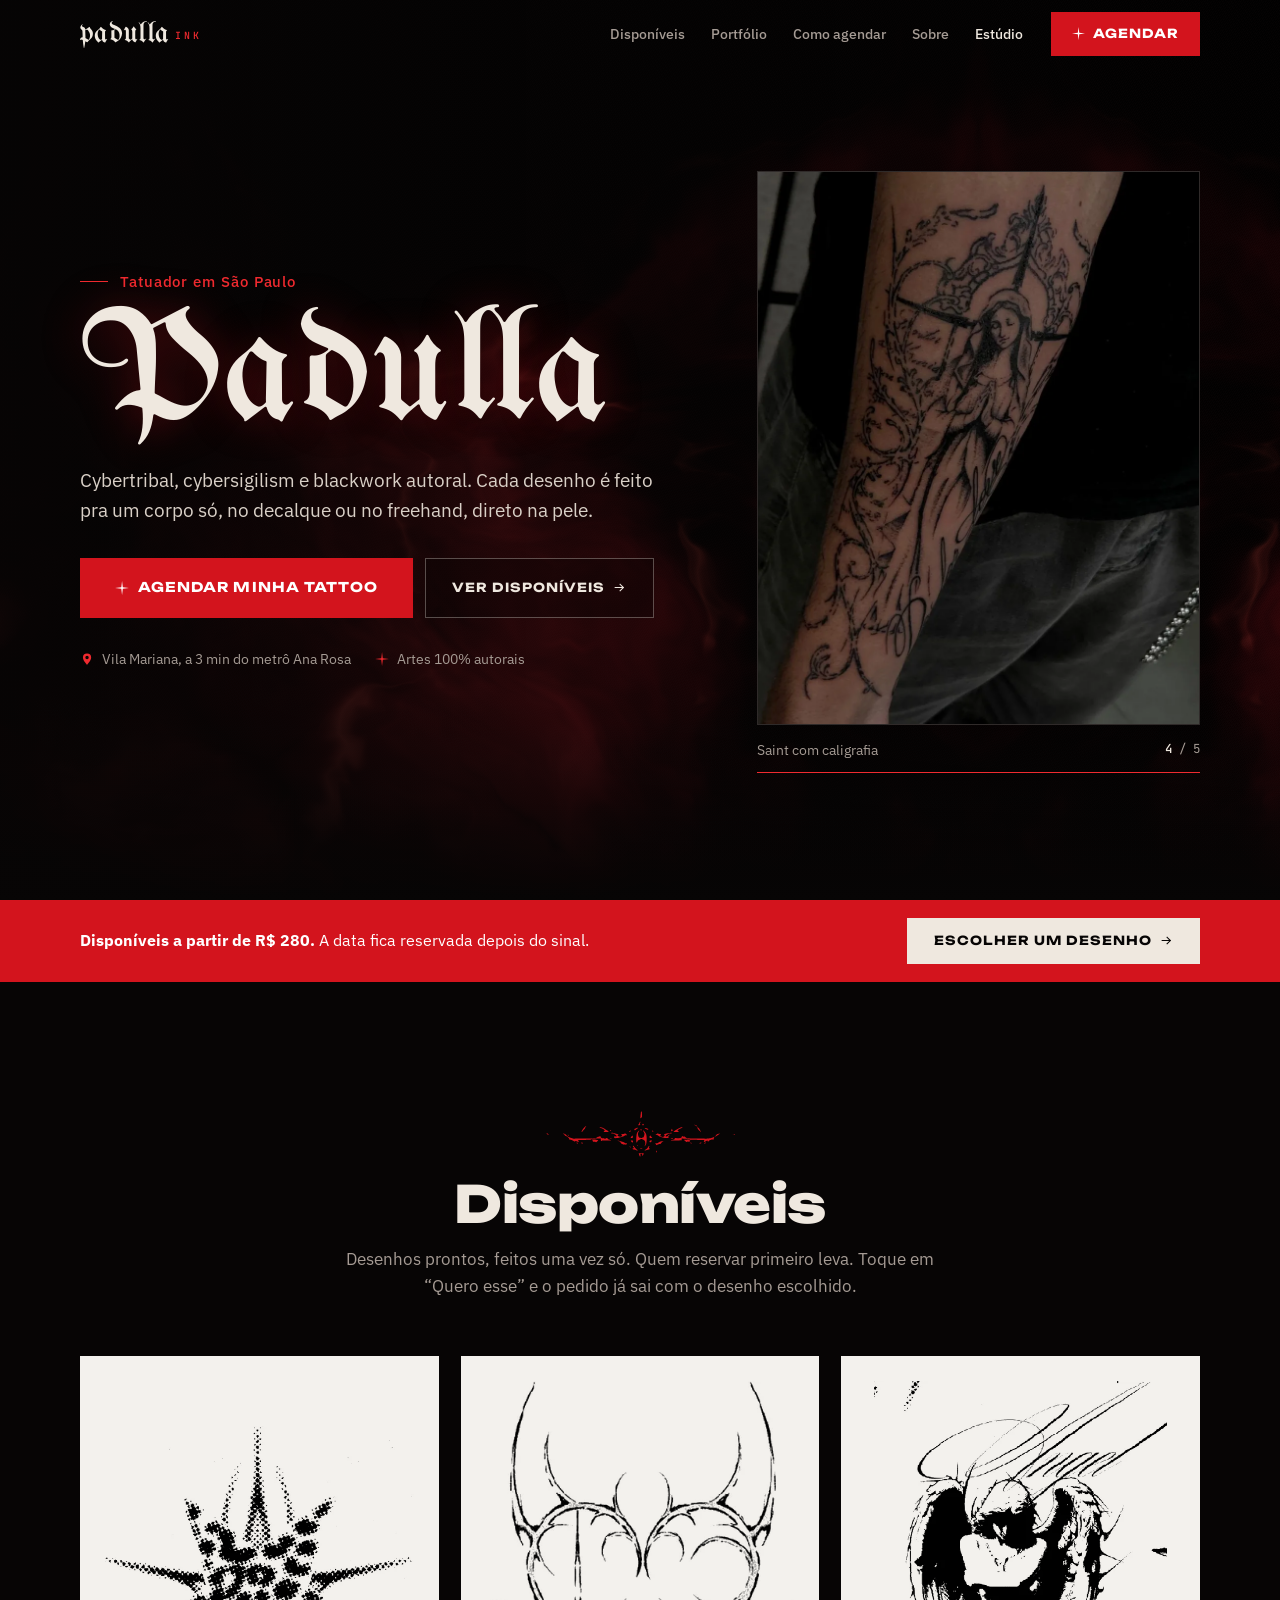
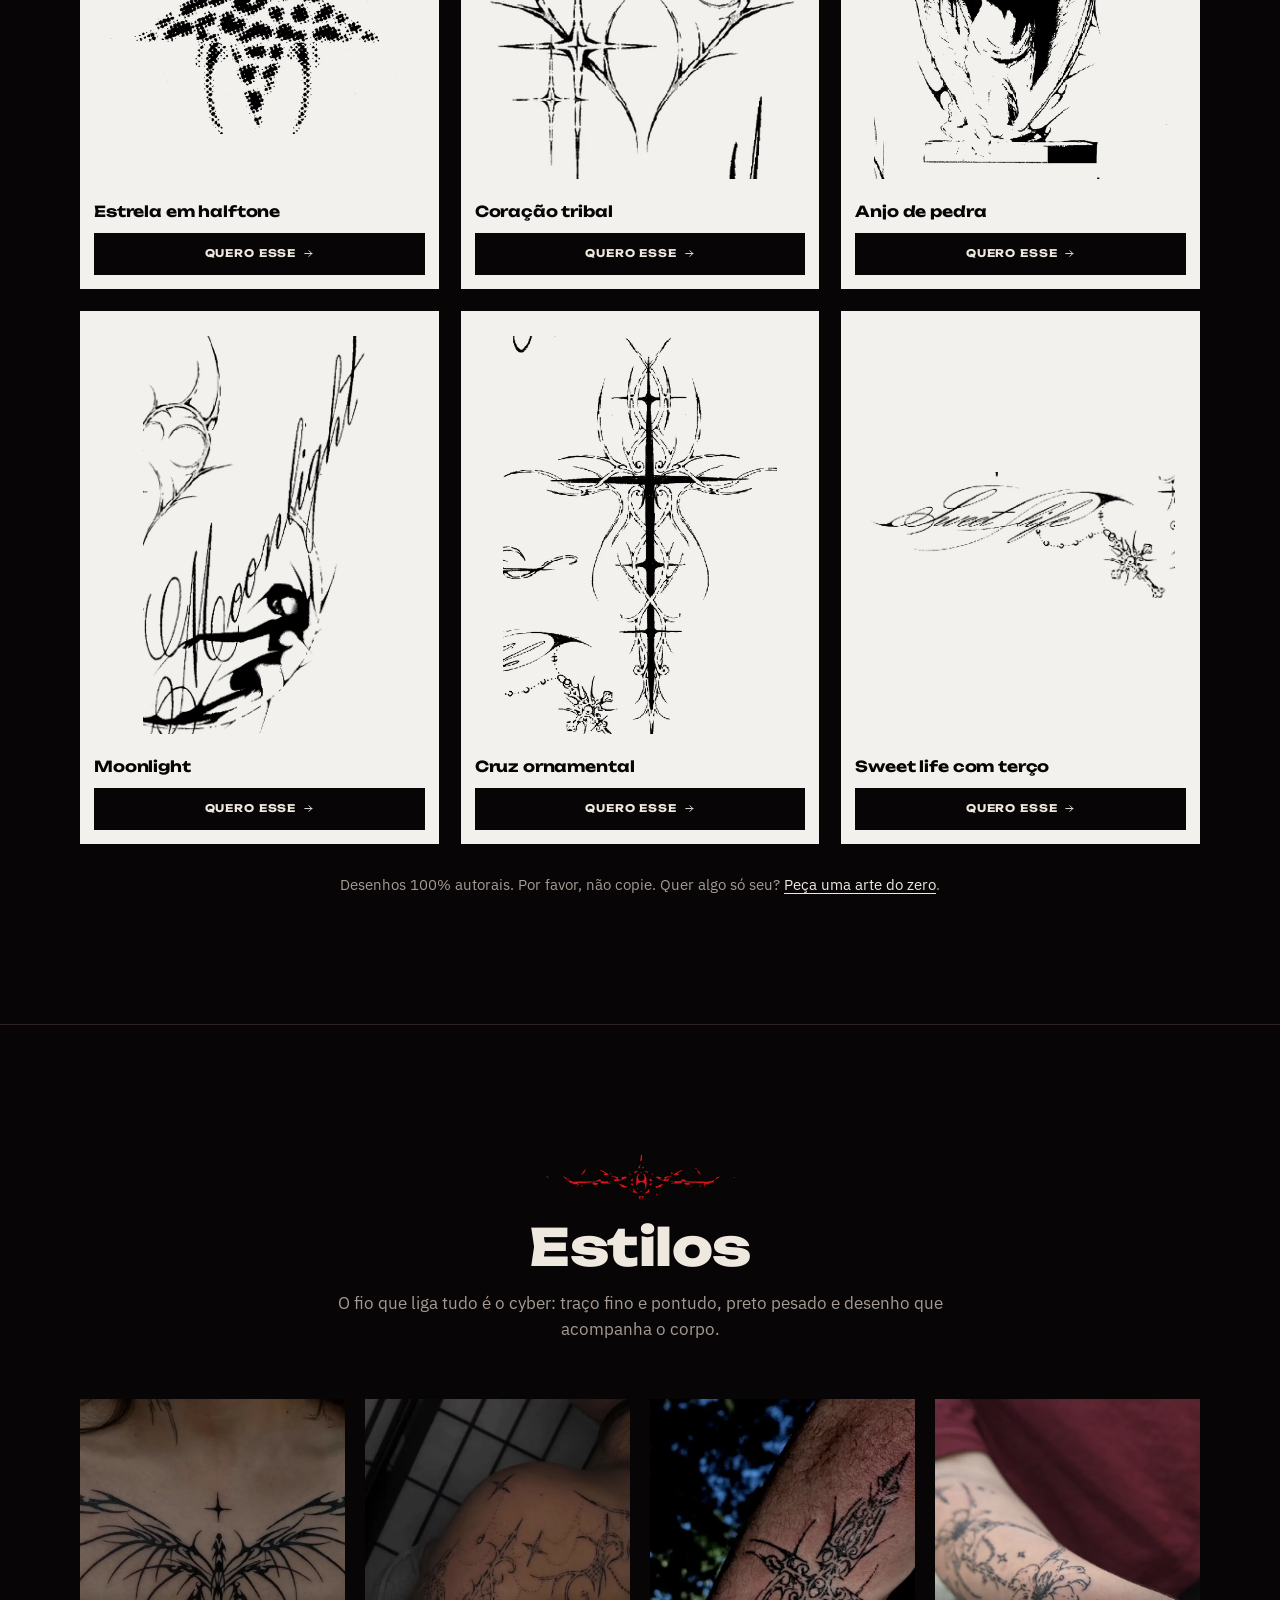
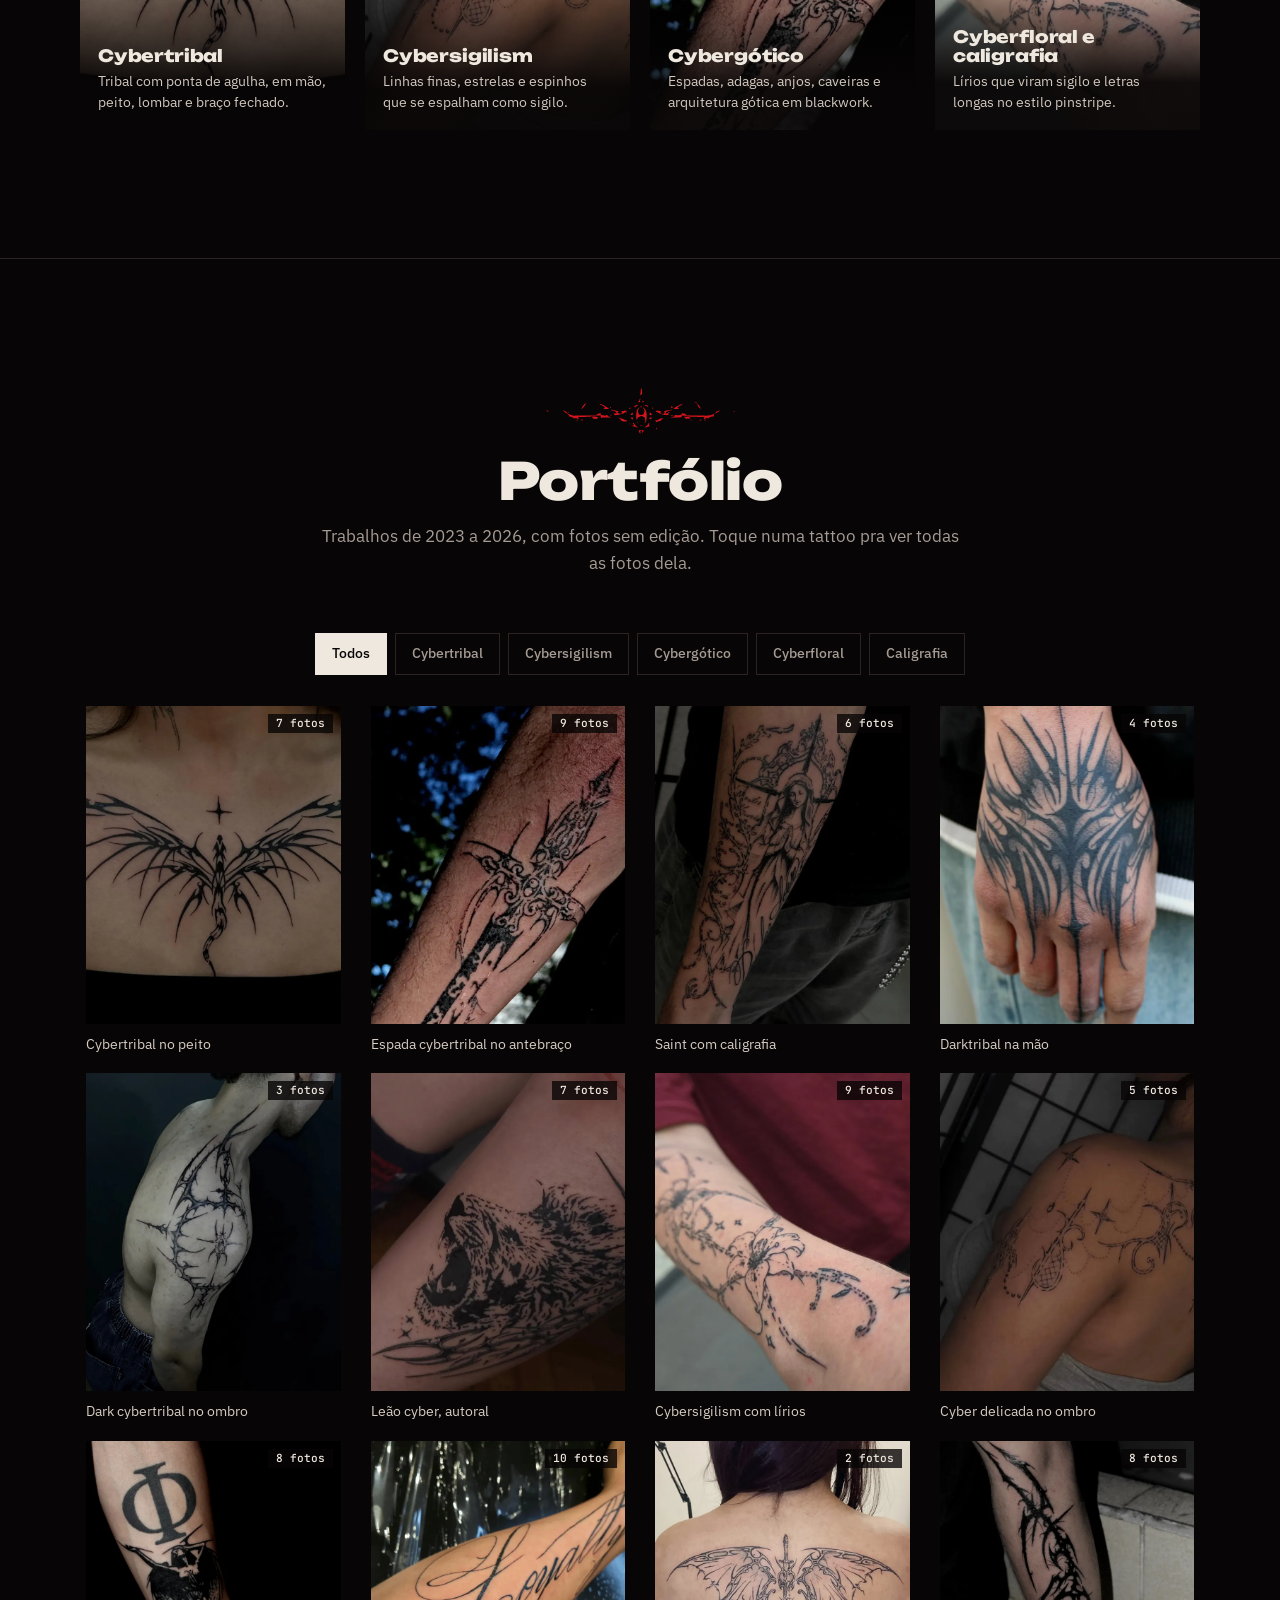
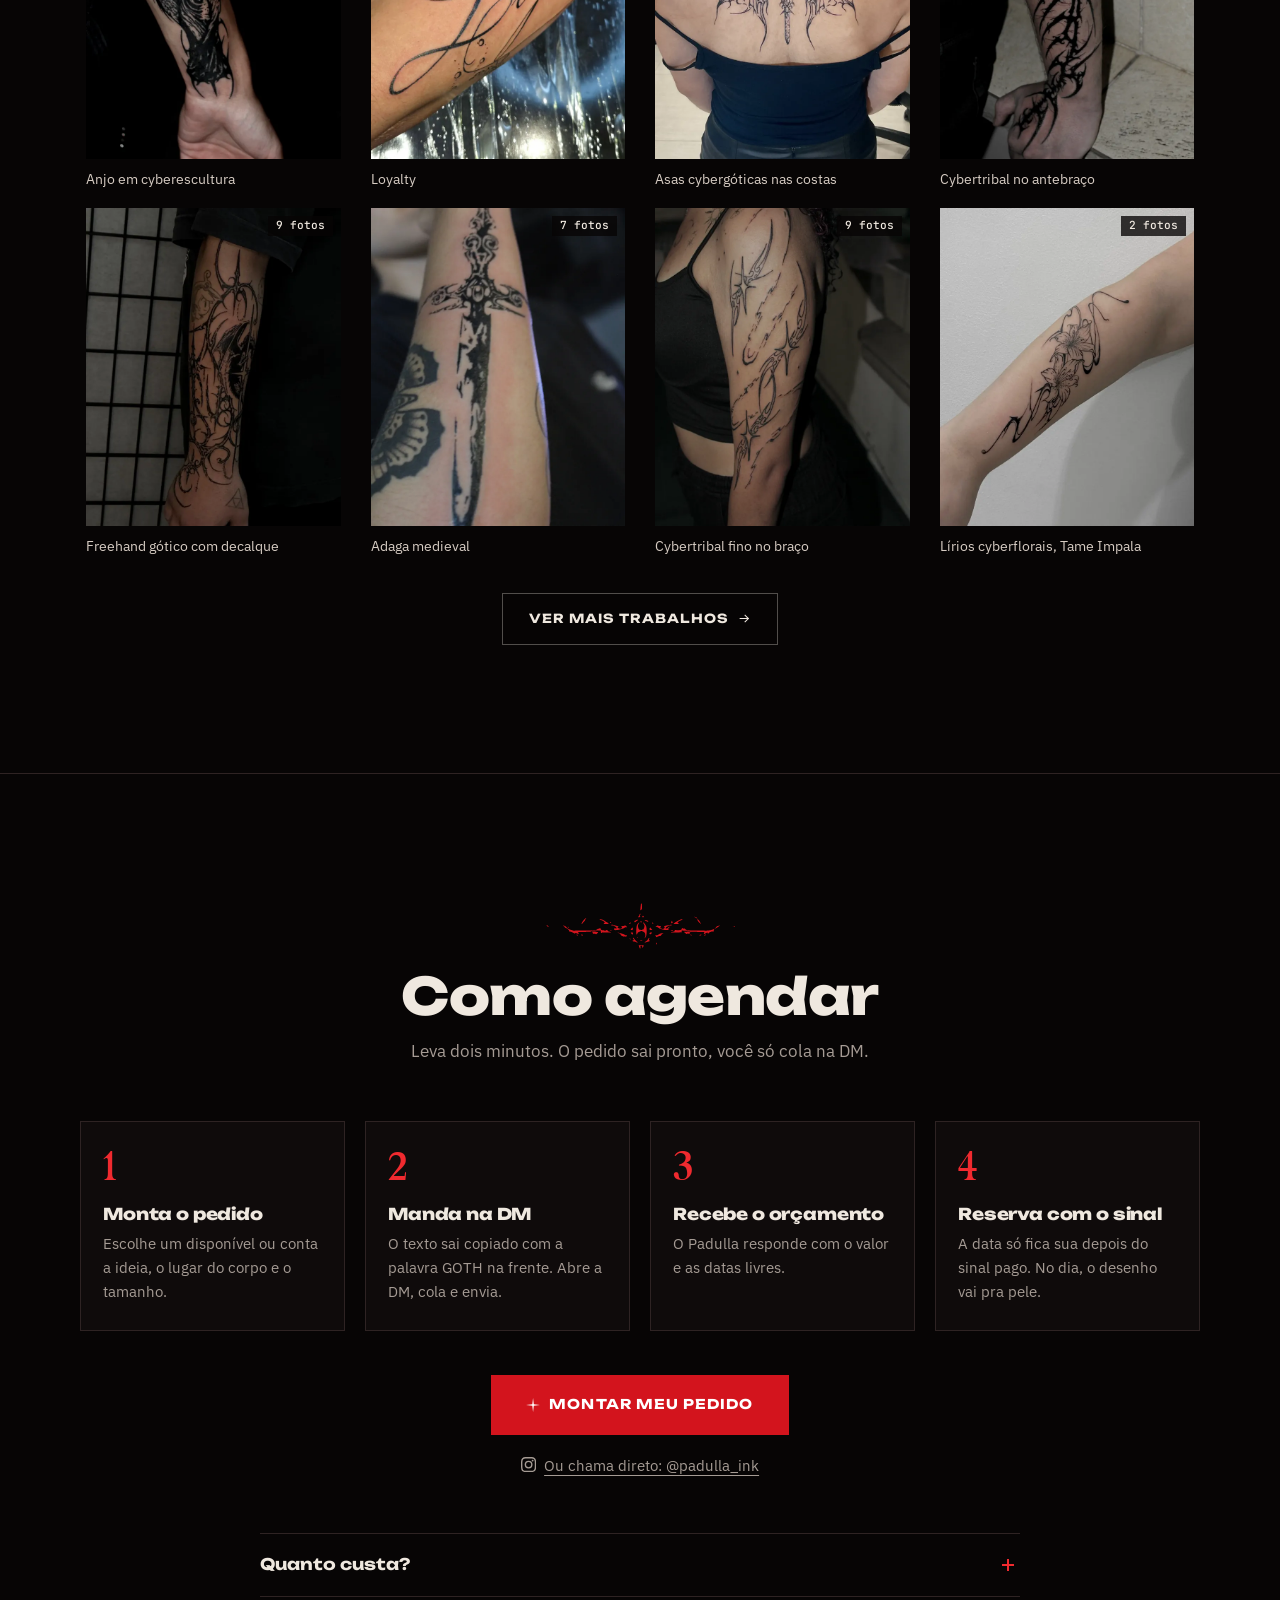
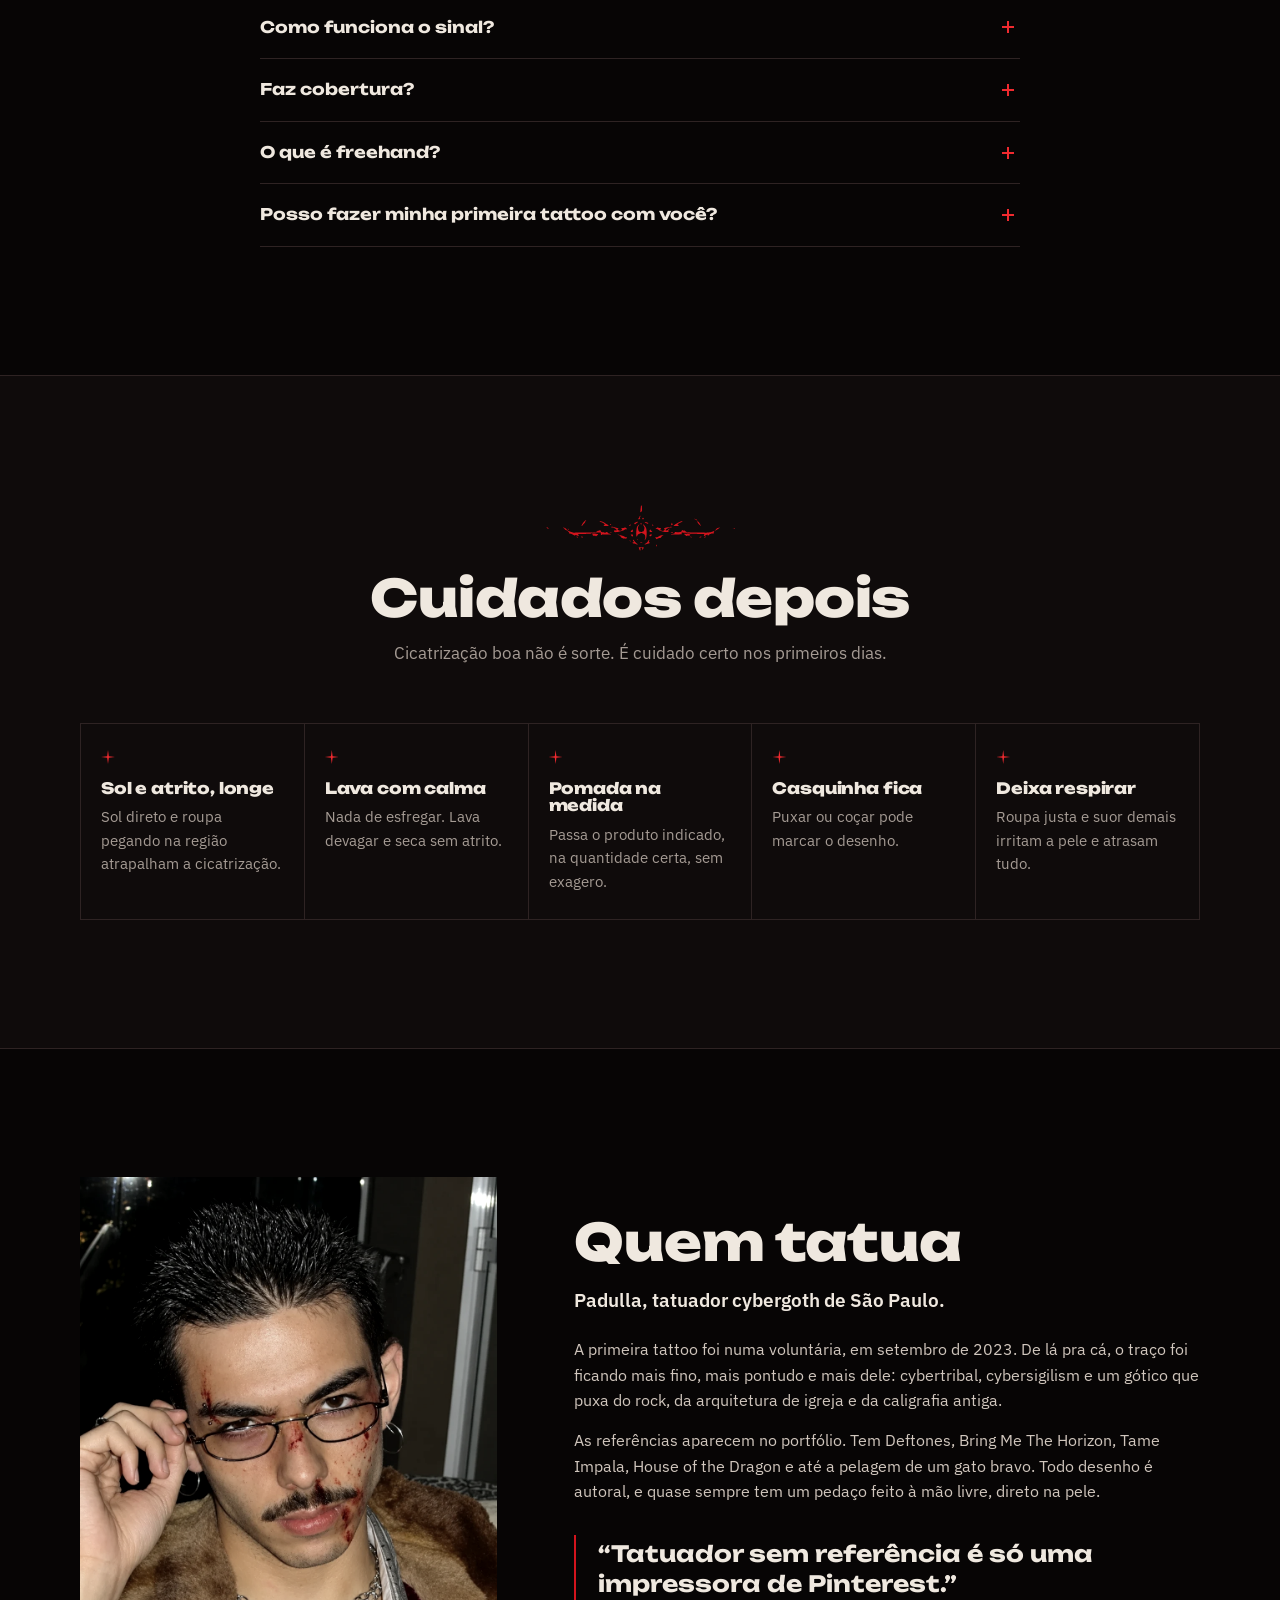
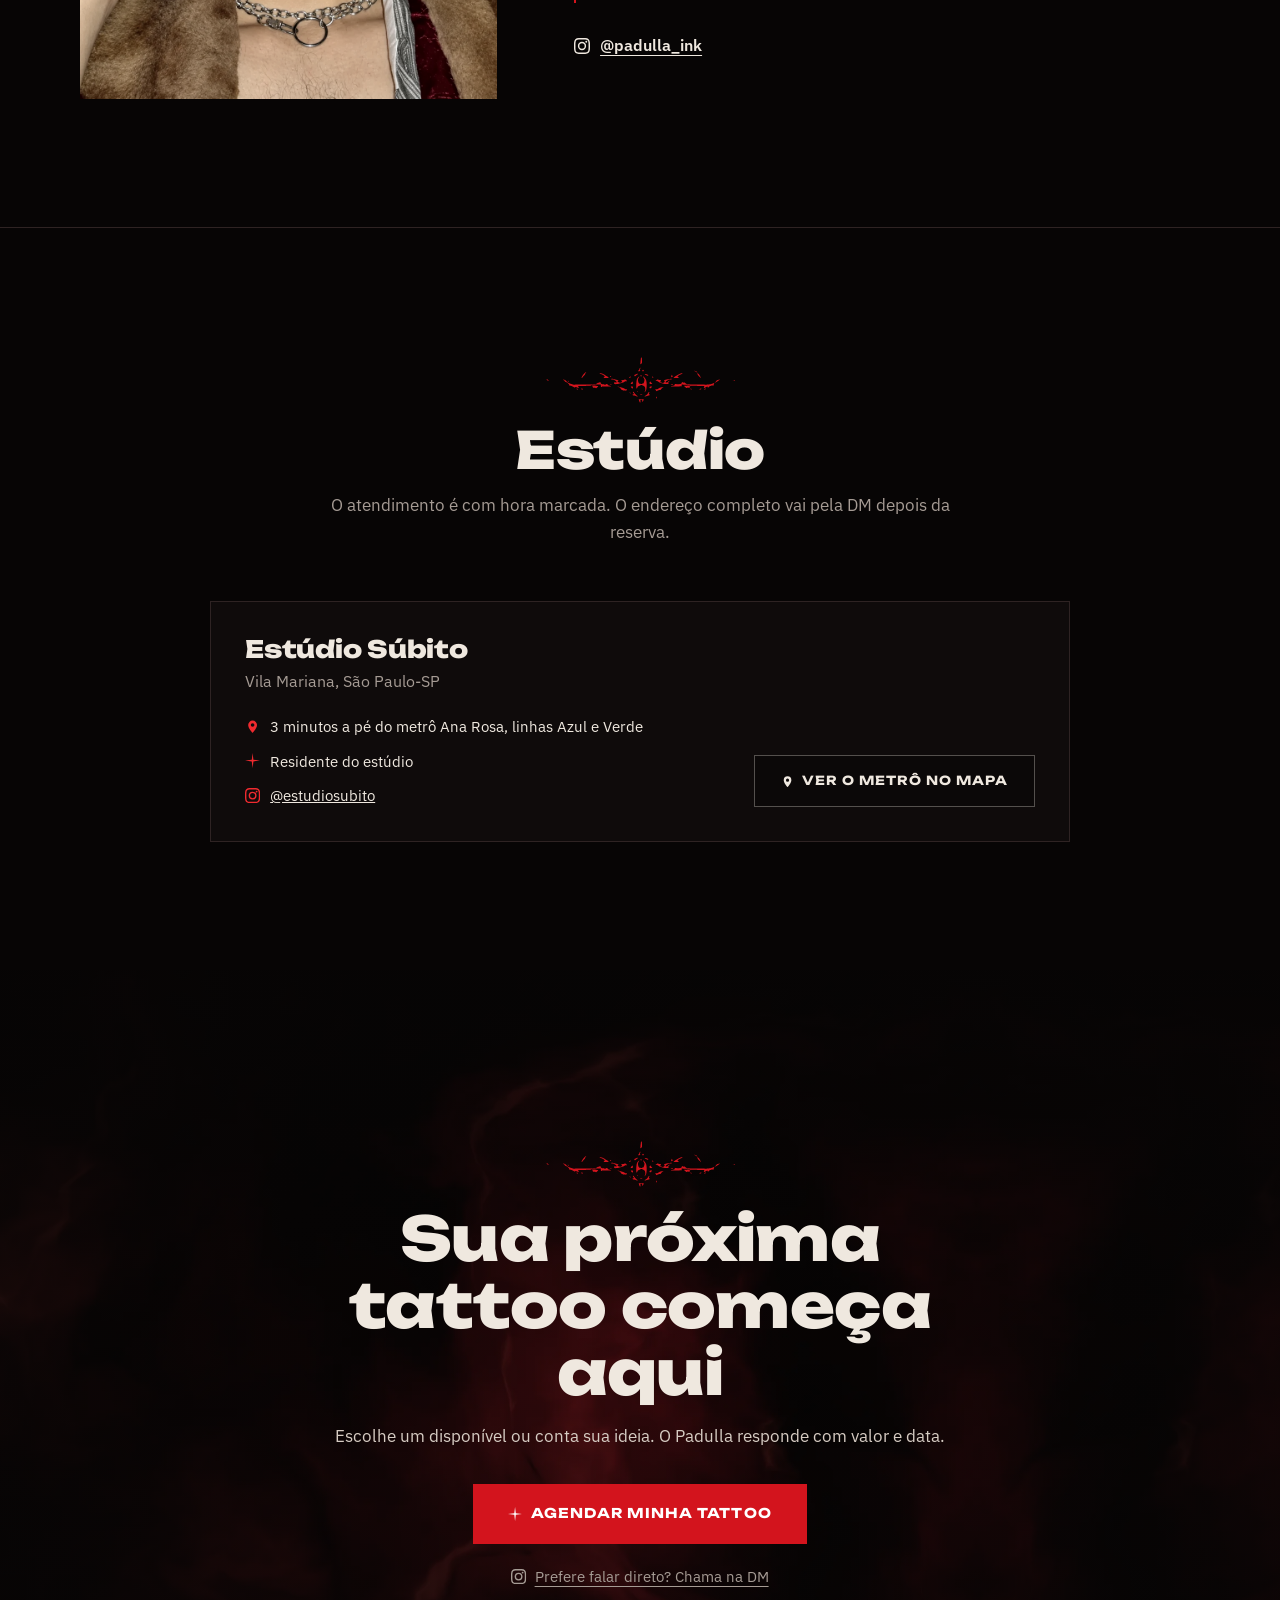
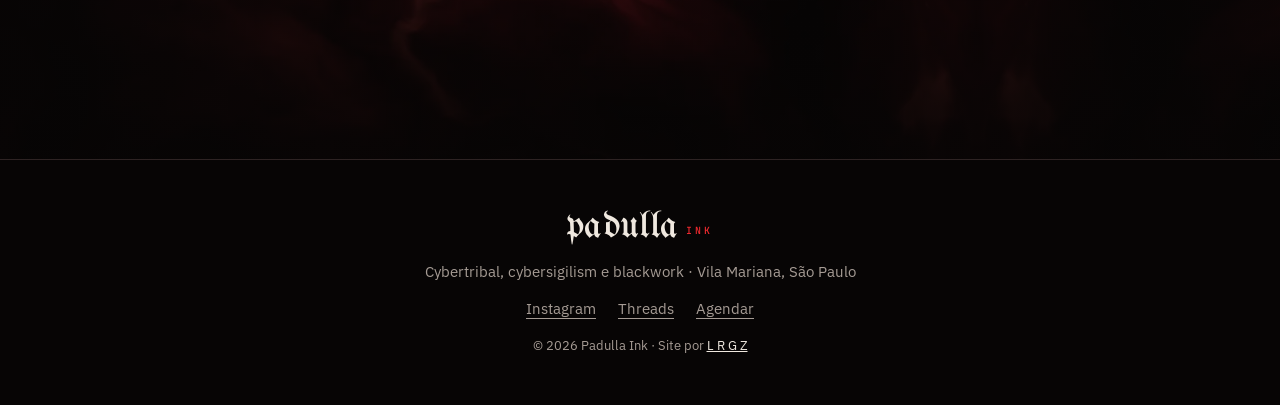
==== commit 0de2679e: "Foto do Quem tatua trocada pela enviada pelo cliente Co-Authored-By: Claude Opus 5.5 <noreply@anthro" ====
--- a/index.html
+++ b/index.html
@@ -217,7 +217,7 @@
 <section class="sec sec-sobre" id="sobre">
   <div class="sec-in sobre">
     <figure class="sobre-foto">
-      <img src="assets/img/padulla.webp" alt="Padulla, tatuador" loading="lazy" width="800" height="1000">
+      <img src="assets/img/padulla.webp?v=2" alt="Padulla, tatuador, de óculos e casaco de pelo" loading="lazy" width="1000" height="1250">
     </figure>
     <div class="sobre-txt">
       <h2>Quem tatua</h2>
